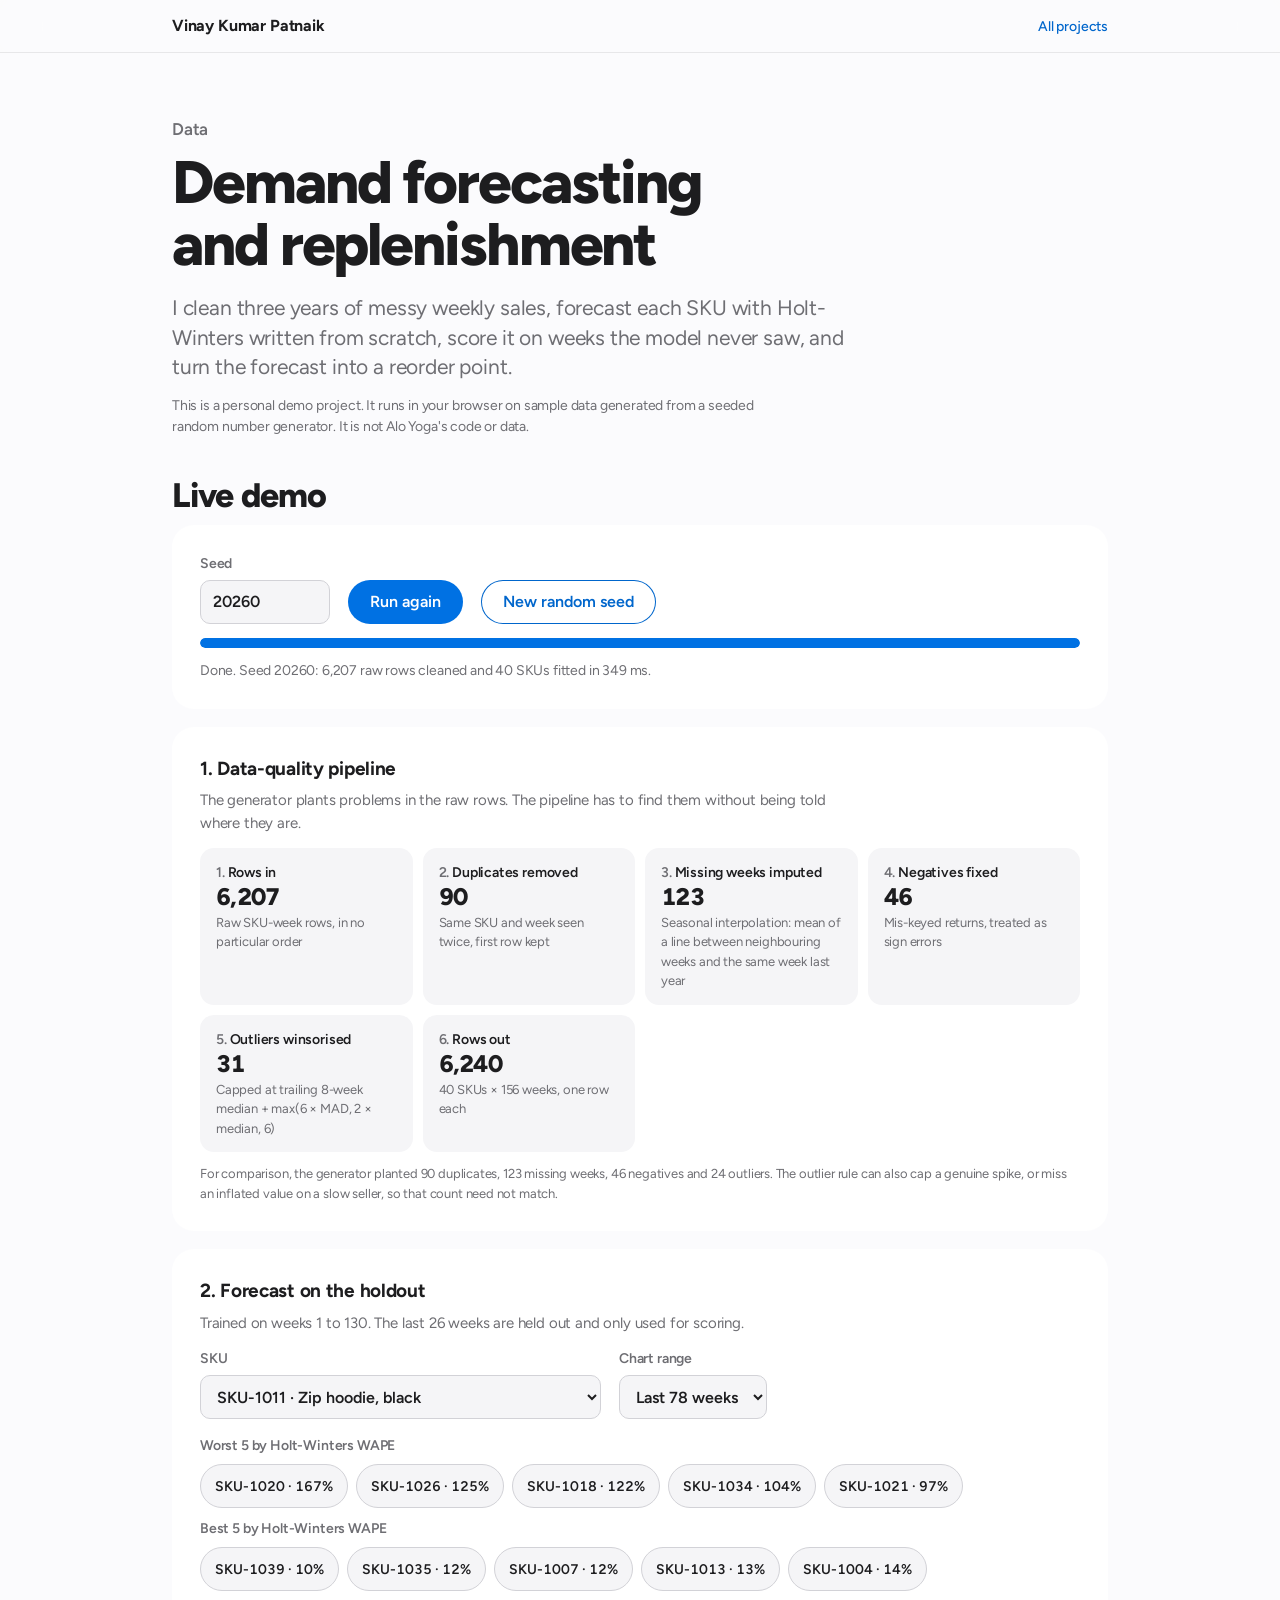
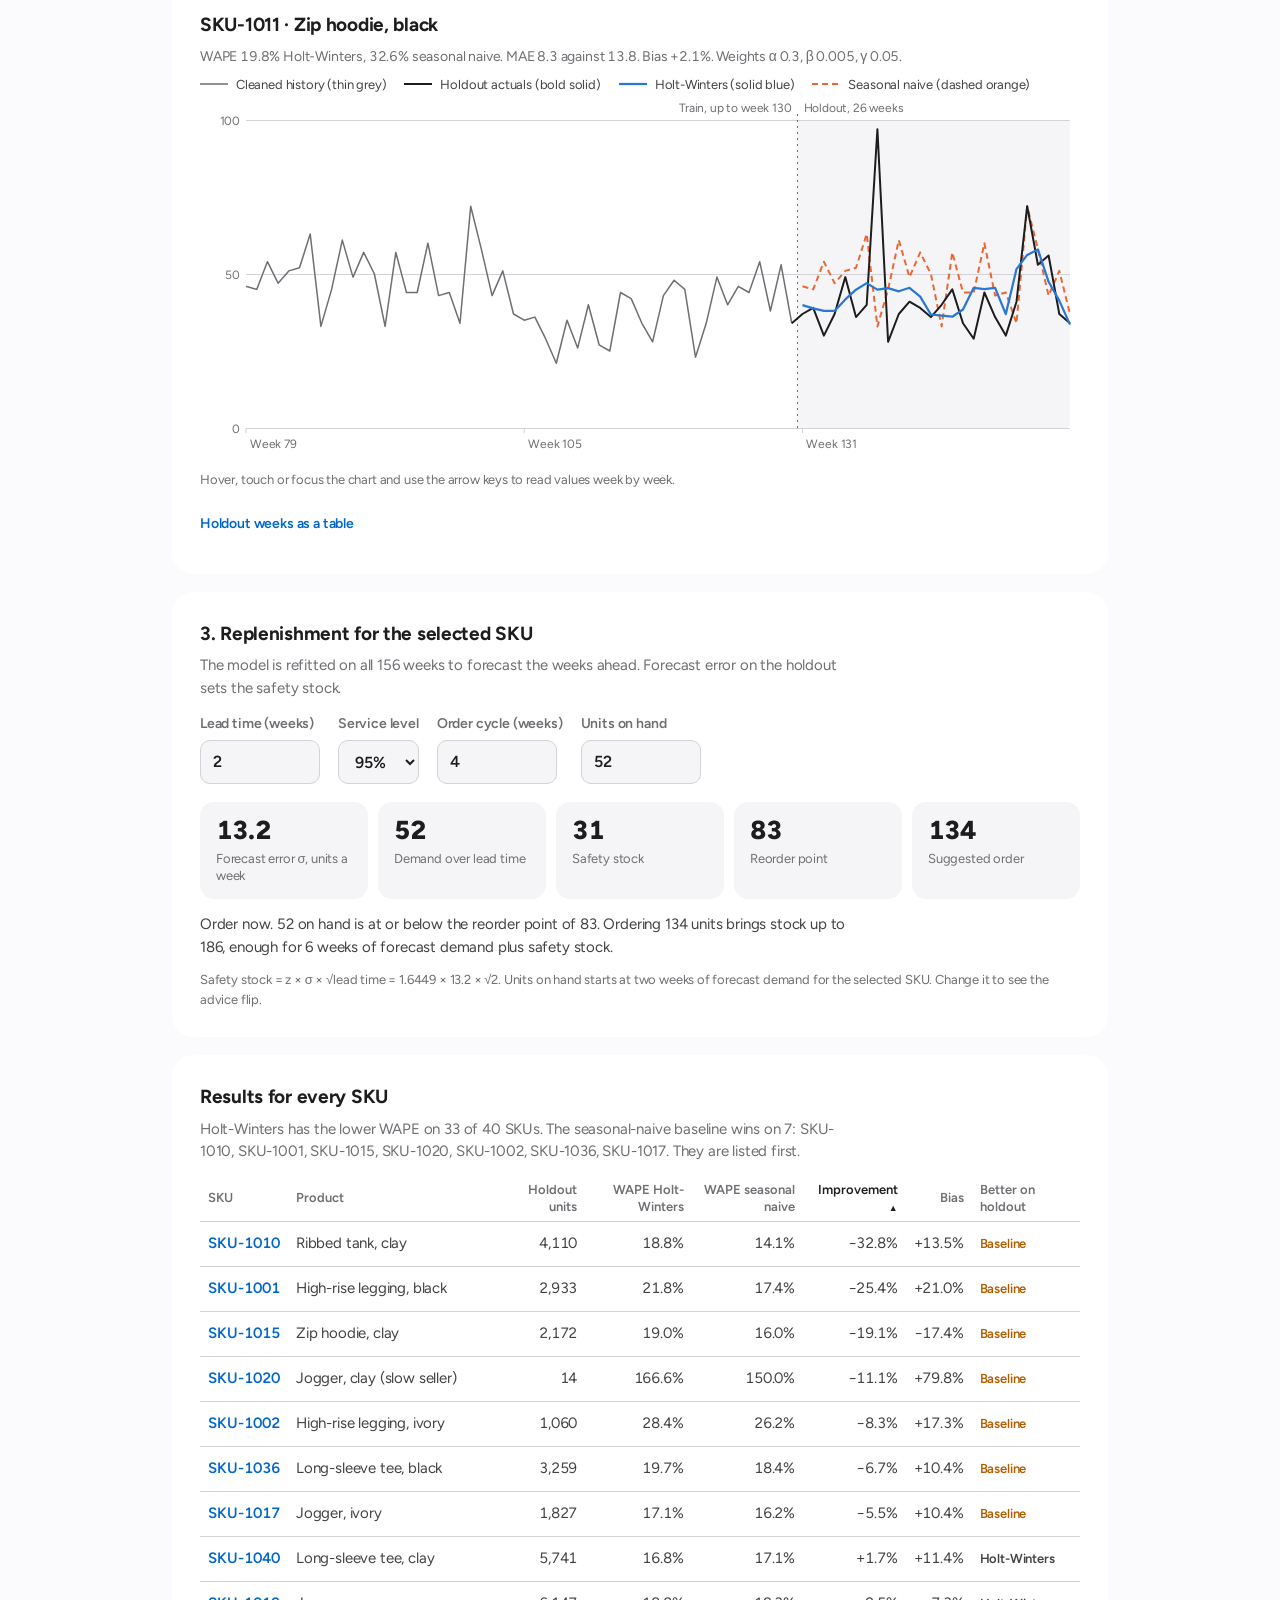
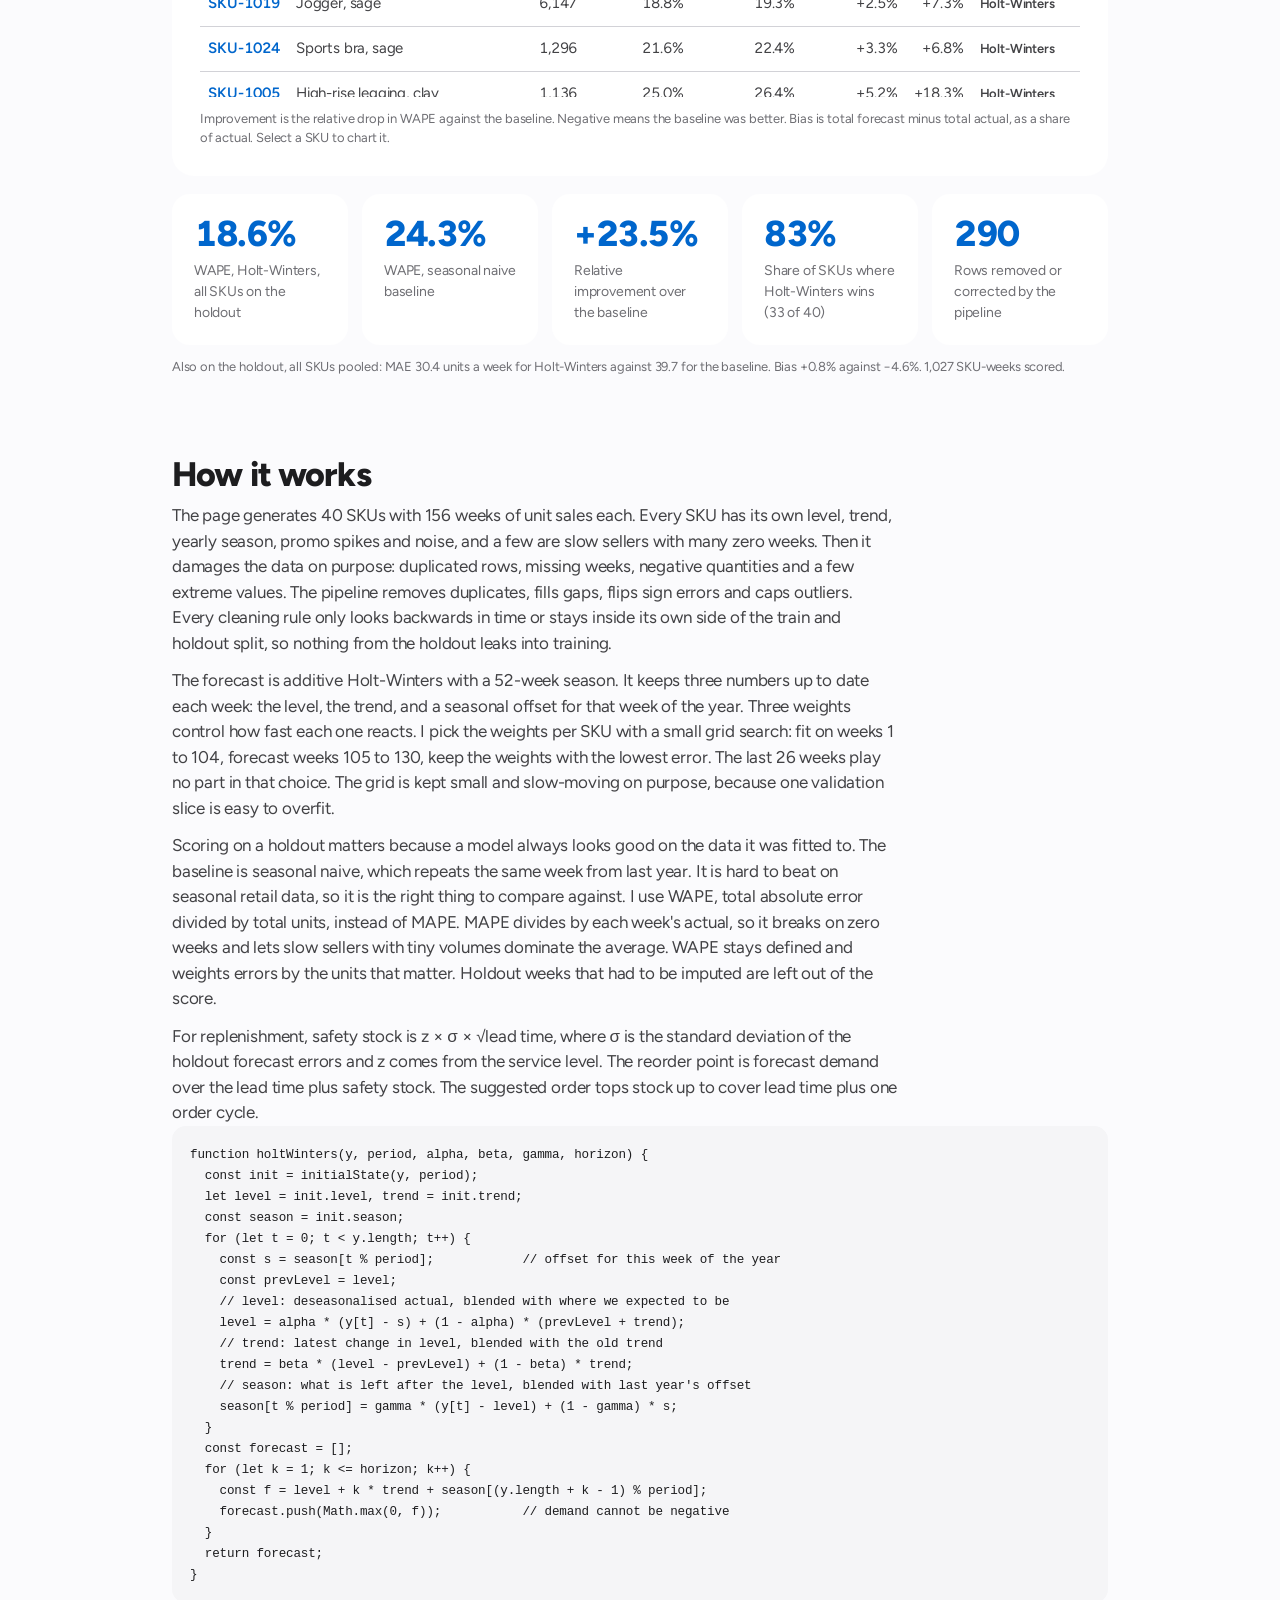
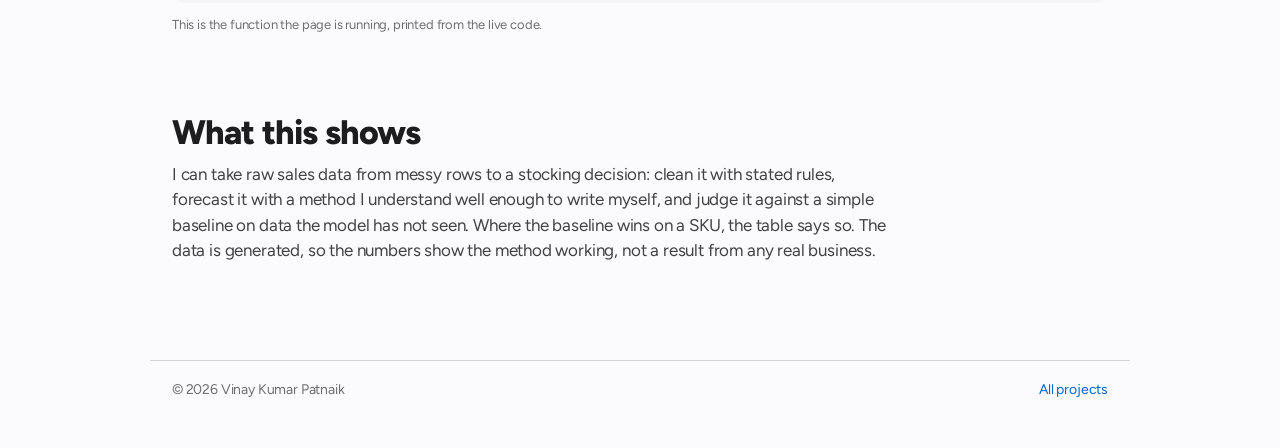
==== projects/demand-forecast/index.html @ efc0d802 "Add order routing, store analytics and demand forecasting live demos" ====
<!DOCTYPE html>
<html lang="en">
<head>
<meta charset="utf-8">
<meta name="viewport" content="width=device-width, initial-scale=1">
<title>Demand forecasting and replenishment — Vinay Kumar Patnaik</title>
<meta name="description" content="A live demo that cleans raw weekly sales data, forecasts demand per SKU with Holt-Winters written from scratch, scores it on a holdout against a seasonal-naive baseline, and turns the forecast into a reorder point.">
<link rel="preconnect" href="https://fonts.googleapis.com">
<link rel="preconnect" href="https://fonts.gstatic.com" crossorigin>
<link rel="stylesheet" href="https://fonts.googleapis.com/css2?family=Figtree:wght@400;500;600;700;800&display=swap">
<link rel="stylesheet" href="../shared.css">
<style>
  /* Chart series colours. Blue and orange were checked for colour-blind separation
     and 3:1 contrast on both the light and the dark panel surface. */
  .viz{--s-model:#2a78d6;--s-base:#eb6834;--s-actual:var(--ink);--s-history:var(--muted);--grid:var(--hair)}
  @media (prefers-color-scheme:dark){.viz{--s-model:#3987e5;--s-base:#d95926}}

  .stack{display:grid;gap:18px}
  .panel h3{margin-bottom:12px}
  .panel h3 + p{margin-top:-6px;margin-bottom:14px;font-size:15px;color:var(--muted)}
  .runrow{display:flex;flex-wrap:wrap;gap:14px 18px;align-items:end}
  .runrow input[type=number]{width:130px}
  .status{font-size:14px;color:var(--muted);margin-top:12px;min-height:21px}
  .bar{margin-top:14px}

  .steps{list-style:none;display:grid;grid-template-columns:repeat(auto-fit,minmax(200px,1fr));gap:10px;counter-reset:step}
  .steps li{counter-increment:step;background:var(--field);border-radius:14px;padding:14px 16px;font-size:14px;color:var(--body)}
  .steps li b{display:block;font-size:24px;font-weight:800;letter-spacing:-0.03em;color:var(--ink);font-variant-numeric:tabular-nums;line-height:1.15}
  .steps li .t{display:block;font-weight:600;color:var(--ink)}
  .steps li .t::before{content:counter(step) ". ";color:var(--muted)}
  .steps li .d{display:block;font-size:13px;color:var(--muted);margin-top:2px}
  .fine{font-size:13px;color:var(--muted);margin-top:12px;max-width:none}

  .picks{display:grid;gap:10px;margin-top:16px}
  .pickrow{display:flex;flex-wrap:wrap;gap:8px;align-items:center}
  .pickrow .lab{font-size:14px;font-weight:600;color:var(--muted);width:100%}
  .chip{font:inherit;font-size:14px;font-weight:600;min-height:44px;padding:0 14px;border-radius:980px;border:1px solid var(--hair);background:var(--field);color:var(--ink);cursor:pointer;font-variant-numeric:tabular-nums}
  .chip:hover{border-color:var(--link)}
  .chip[aria-pressed=true]{border-color:var(--link);box-shadow:inset 0 0 0 1px var(--link);color:var(--link)}

  .skuline{display:flex;flex-wrap:wrap;gap:6px 18px;align-items:baseline;margin:20px 0 6px}
  .skuline h3{margin:0}
  .skuline span{font-size:14px;color:var(--muted);font-variant-numeric:tabular-nums}
  .legend{display:flex;flex-wrap:wrap;gap:6px 18px;font-size:13px;color:var(--body);margin:8px 0 4px;list-style:none}
  .legend li{display:inline-flex;align-items:center;gap:8px}
  .legend svg{flex:none}
  .chartbox{position:relative}
  .chartbox svg.chart{display:block;width:100%;height:auto;border-radius:10px;touch-action:pan-y}
  .chart text{font-family:var(--font);font-size:12px;fill:var(--muted)}
  .chart .gridline{stroke:var(--grid);stroke-width:1}
  .chart .axis{stroke:var(--grid);stroke-width:1}
  .chart .hold{fill:var(--field)}
  .chart .split{stroke:var(--muted);stroke-width:1;stroke-dasharray:2 4}
  .chart .l-history{fill:none;stroke:var(--s-history);stroke-width:1.5;stroke-linejoin:round}
  .chart .l-actual{fill:none;stroke:var(--s-actual);stroke-width:2;stroke-linejoin:round}
  .chart .l-model{fill:none;stroke:var(--s-model);stroke-width:2.25;stroke-linejoin:round}
  .chart .l-base{fill:none;stroke:var(--s-base);stroke-width:2;stroke-dasharray:6 4;stroke-linejoin:round}
  .chart .cross{stroke:var(--muted);stroke-width:1}
  .chart .dot{stroke:var(--surface);stroke-width:2}
  .tip{position:absolute;top:0;left:0;pointer-events:none;background:var(--surface);border:1px solid var(--hair);border-radius:12px;padding:10px 12px;font-size:13px;color:var(--body);box-shadow:0 6px 24px rgba(0,0,0,.14);min-width:170px;z-index:2}
  .tip[hidden]{display:none}
  .tip .w{font-weight:600;color:var(--muted);margin-bottom:4px}
  .tip .r{display:flex;align-items:center;gap:8px;justify-content:space-between}
  .tip .r span{display:inline-flex;align-items:center;gap:6px}
  .tip .r b{color:var(--ink);font-variant-numeric:tabular-nums}
  details{margin-top:12px}
  summary{cursor:pointer;font-size:14px;font-weight:600;color:var(--link);min-height:44px;display:inline-flex;align-items:center}
  details .scroll{max-height:320px;overflow-y:auto}

  .replen{display:grid;grid-template-columns:repeat(auto-fit,minmax(140px,1fr));gap:10px;margin-top:18px}
  .replen div{background:var(--field);border-radius:14px;padding:14px 16px}
  .replen b{display:block;font-size:26px;font-weight:800;letter-spacing:-0.03em;color:var(--ink);font-variant-numeric:tabular-nums;line-height:1.15}
  .replen span{display:block;font-size:13px;line-height:1.35;color:var(--muted);margin-top:4px}
  .controls input[type=number]{width:120px}
  .advice{margin-top:14px;font-size:15px}

  .tablebox{max-height:520px;overflow:auto}
  .tablebox thead th{position:sticky;top:0;background:var(--surface);z-index:1;padding:0}
  .sortbtn{font:inherit;font-size:13px;font-weight:600;color:var(--muted);background:none;border:0;cursor:pointer;min-height:44px;padding:4px 8px;width:100%;text-align:left;vertical-align:bottom;white-space:normal;line-height:1.25}
  th.num .sortbtn{text-align:right}
  .sortbtn:hover{color:var(--ink)}
  th[aria-sort=ascending] .sortbtn::after{content:" \25B2";font-size:9px}
  th[aria-sort=descending] .sortbtn::after{content:" \25BC";font-size:9px}
  th[aria-sort] .sortbtn{color:var(--ink)}
  .rowbtn{font:inherit;font-size:inherit;font-weight:600;color:var(--link);background:none;border:0;cursor:pointer;min-height:44px;padding:0;text-align:left;font-variant-numeric:tabular-nums;white-space:nowrap}
  .rowbtn:hover{text-decoration:underline}
  tbody td{padding-block:0}
  tbody tr.sel td{background:var(--tag)}
  td.name{min-width:150px}
  #results td{padding-inline:8px}
  .win{font-size:13px;font-weight:600;white-space:nowrap}
  .win.base{color:var(--warn)}
  .win.model{color:var(--body)}
  #metrics{margin-top:18px}
  #metrics .v{font-size:clamp(28px,3.3vw,36px)}
  @media (max-width:560px){.chip{font-size:13px;padding:0 11px}.pickrow{gap:6px}}
  #howcode{max-height:none}
</style>
</head>
<body>
<nav><div class="wrap"><a class="me" href="/">Vinay Kumar Patnaik</a><a class="back" href="/#projects">All projects</a></div></nav>

<header class="head wrap">
  <p class="kind">Data</p>
  <h1>Demand forecasting and replenishment</h1>
  <p class="sub">I clean three years of messy weekly sales, forecast each SKU with Holt-Winters written from scratch, score it on weeks the model never saw, and turn the forecast into a reorder point.</p>
  <p class="note">This is a personal demo project. It runs in your browser on sample data generated from a seeded random number generator. It is not Alo Yoga's code or data.</p>
</header>

<main class="wrap">
  <section aria-labelledby="demo-h" style="padding-top:0">
    <h2 id="demo-h">Live demo</h2>
    <div class="stack">

      <div class="panel">
        <div class="runrow">
          <label for="seed">Seed
            <input type="number" id="seed" value="20260" min="1" max="999999999" step="1" inputmode="numeric">
          </label>
          <button class="btn btn-primary" id="run" type="button">Run again</button>
          <button class="btn btn-ghost" id="reseed" type="button">New random seed</button>
        </div>
        <div class="bar" aria-hidden="true"><i id="prog"></i></div>
        <p class="status" id="status" role="status" aria-live="polite">Starting…</p>
      </div>

      <div class="panel">
        <h3>1. Data-quality pipeline</h3>
        <p>The generator plants problems in the raw rows. The pipeline has to find them without being told where they are.</p>
        <ol class="steps" id="steps"></ol>
        <p class="fine" id="injected"></p>
      </div>

      <div class="panel viz">
        <h3>2. Forecast on the holdout</h3>
        <p>Trained on weeks 1 to 130. The last 26 weeks are held out and only used for scoring.</p>
        <div class="controls">
          <label for="sku">SKU
            <select id="sku"></select>
          </label>
          <label for="view">Chart range
            <select id="view">
              <option value="78" selected>Last 78 weeks</option>
              <option value="156">All 156 weeks</option>
            </select>
          </label>
        </div>
        <div class="picks">
          <div class="pickrow"><span class="lab" id="worst-l">Worst 5 by Holt-Winters WAPE</span><span id="worst" role="group" aria-labelledby="worst-l" class="pickrow"></span></div>
          <div class="pickrow"><span class="lab" id="best-l">Best 5 by Holt-Winters WAPE</span><span id="best" role="group" aria-labelledby="best-l" class="pickrow"></span></div>
        </div>

        <div class="skuline" aria-live="polite">
          <h3 id="skuname">&nbsp;</h3>
          <span id="skustats"></span>
        </div>
        <ul class="legend" aria-label="Chart legend">
          <li><svg width="28" height="10" aria-hidden="true"><line x1="0" y1="5" x2="28" y2="5" style="stroke:var(--s-history);stroke-width:1.5"/></svg>Cleaned history (thin grey)</li>
          <li><svg width="28" height="10" aria-hidden="true"><line x1="0" y1="5" x2="28" y2="5" style="stroke:var(--s-actual);stroke-width:2"/></svg>Holdout actuals (bold solid)</li>
          <li><svg width="28" height="10" aria-hidden="true"><line x1="0" y1="5" x2="28" y2="5" style="stroke:var(--s-model);stroke-width:2.25"/></svg>Holt-Winters (solid blue)</li>
          <li><svg width="28" height="10" aria-hidden="true"><line x1="0" y1="5" x2="28" y2="5" style="stroke:var(--s-base);stroke-width:2;stroke-dasharray:6 4"/></svg>Seasonal naive (dashed orange)</li>
        </ul>
        <div class="chartbox" id="chartbox">
          <svg class="chart" id="chart" role="img" tabindex="0" aria-label="Weekly units chart"></svg>
          <div class="tip" id="tip" hidden></div>
        </div>
        <p class="fine">Hover, touch or focus the chart and use the arrow keys to read values week by week.</p>
        <details>
          <summary>Holdout weeks as a table</summary>
          <div class="scroll"><table id="weeks"><thead><tr><th>Week</th><th class="num">Actual</th><th class="num">Holt-Winters</th><th class="num">Seasonal naive</th><th>Note</th></tr></thead><tbody></tbody></table></div>
        </details>
      </div>

      <div class="panel">
        <h3>3. Replenishment for the selected SKU</h3>
        <p>The model is refitted on all 156 weeks to forecast the weeks ahead. Forecast error on the holdout sets the safety stock.</p>
        <div class="controls">
          <label for="lead">Lead time (weeks)
            <input type="number" id="lead" value="2" min="1" max="8" step="1" inputmode="numeric">
          </label>
          <label for="svc">Service level
            <select id="svc">
              <option value="90">90%</option>
              <option value="95" selected>95%</option>
              <option value="98">98%</option>
              <option value="99">99%</option>
            </select>
          </label>
          <label for="cycle">Order cycle (weeks)
            <input type="number" id="cycle" value="4" min="1" max="12" step="1" inputmode="numeric">
          </label>
          <label for="onhand">Units on hand
            <input type="number" id="onhand" value="0" min="0" step="1" inputmode="numeric">
          </label>
        </div>
        <div aria-live="polite">
          <div class="replen" id="replen"></div>
          <p class="advice" id="advice"></p>
        </div>
        <p class="fine" id="replen-note"></p>
      </div>

      <div class="panel">
        <h3>Results for every SKU</h3>
        <p id="tablesum" aria-live="polite">&nbsp;</p>
        <div class="scroll tablebox">
          <table id="results">
            <thead><tr>
              <th data-k="id"><button class="sortbtn" type="button">SKU</button></th>
              <th data-k="name"><button class="sortbtn" type="button">Product</button></th>
              <th class="num" data-k="units"><button class="sortbtn" type="button">Holdout units</button></th>
              <th class="num" data-k="wapeM"><button class="sortbtn" type="button">WAPE Holt-Winters</button></th>
              <th class="num" data-k="wapeB"><button class="sortbtn" type="button">WAPE seasonal naive</button></th>
              <th class="num" data-k="impr"><button class="sortbtn" type="button">Improvement</button></th>
              <th class="num" data-k="biasM"><button class="sortbtn" type="button">Bias</button></th>
              <th data-k="winner"><button class="sortbtn" type="button">Better on holdout</button></th>
            </tr></thead>
            <tbody></tbody>
          </table>
        </div>
        <p class="fine">Improvement is the relative drop in WAPE against the baseline. Negative means the baseline was better. Bias is total forecast minus total actual, as a share of actual. Select a SKU to chart it.</p>
      </div>
    </div>

    <div class="metrics" id="metrics">
      <div class="metric"><div class="v" id="m-wm">…</div><div class="l">WAPE, Holt-Winters, all SKUs on the holdout</div></div>
      <div class="metric"><div class="v" id="m-wb">…</div><div class="l">WAPE, seasonal naive baseline</div></div>
      <div class="metric"><div class="v" id="m-imp">…</div><div class="l">Relative improvement over the baseline</div></div>
      <div class="metric"><div class="v" id="m-share">…</div><div class="l" id="m-share-l">Share of SKUs where Holt-Winters wins</div></div>
      <div class="metric"><div class="v" id="m-rows">…</div><div class="l">Rows removed or corrected by the pipeline</div></div>
    </div>
    <p class="fine" id="overall-extra"></p>
  </section>

  <section aria-labelledby="how-h">
    <h2 id="how-h">How it works</h2>
    <p>The page generates 40 SKUs with 156 weeks of unit sales each. Every SKU has its own level, trend, yearly season, promo spikes and noise, and a few are slow sellers with many zero weeks. Then it damages the data on purpose: duplicated rows, missing weeks, negative quantities and a few extreme values. The pipeline removes duplicates, fills gaps, flips sign errors and caps outliers. Every cleaning rule only looks backwards in time or stays inside its own side of the train and holdout split, so nothing from the holdout leaks into training.</p>
    <p>The forecast is additive Holt-Winters with a 52-week season. It keeps three numbers up to date each week: the level, the trend, and a seasonal offset for that week of the year. Three weights control how fast each one reacts. I pick the weights per SKU with a small grid search: fit on weeks 1 to 104, forecast weeks 105 to 130, keep the weights with the lowest error. The last 26 weeks play no part in that choice. The grid is kept small and slow-moving on purpose, because one validation slice is easy to overfit.</p>
    <p>Scoring on a holdout matters because a model always looks good on the data it was fitted to. The baseline is seasonal naive, which repeats the same week from last year. It is hard to beat on seasonal retail data, so it is the right thing to compare against. I use WAPE, total absolute error divided by total units, instead of MAPE. MAPE divides by each week's actual, so it breaks on zero weeks and lets slow sellers with tiny volumes dominate the average. WAPE stays defined and weights errors by the units that matter. Holdout weeks that had to be imputed are left out of the score.</p>
    <p>For replenishment, safety stock is z × σ × √lead time, where σ is the standard deviation of the holdout forecast errors and z comes from the service level. The reorder point is forecast demand over the lead time plus safety stock. The suggested order tops stock up to cover lead time plus one order cycle.</p>
    <pre id="howcode" aria-label="The Holt-Winters function this page runs"><code id="code"></code></pre>
    <p class="fine">This is the function the page is running, printed from the live code.</p>
  </section>

  <section aria-labelledby="what-h">
    <h2 id="what-h">What this shows</h2>
    <p>I can take raw sales data from messy rows to a stocking decision: clean it with stated rules, forecast it with a method I understand well enough to write myself, and judge it against a simple baseline on data the model has not seen. Where the baseline wins on a SKU, the table says so. The data is generated, so the numbers show the method working, not a result from any real business.</p>
  </section>
</main>

<footer><div class="wrap"><span>© 2026 Vinay Kumar Patnaik</span><a href="/#projects">All projects</a></div></footer>

<script>
"use strict";
/*CORE-START*/
const WEEKS = 156, TRAIN = 130, TEST = 26, VAL = 26, PERIOD = 52, N_SKU = 40, FUTURE = 26;
const GRID = { alpha: [0.05, 0.1, 0.2, 0.3], beta: [0.005, 0.02, 0.05], gamma: [0.05, 0.1, 0.2, 0.35, 0.5] };

function mulberry32(seed) {
  let a = seed >>> 0;
  return function () {
    a = (a + 0x6D2B79F5) >>> 0;
    let t = a;
    t = Math.imul(t ^ (t >>> 15), t | 1);
    t ^= t + Math.imul(t ^ (t >>> 7), t | 61);
    return ((t ^ (t >>> 14)) >>> 0) / 4294967296;
  };
}
function makeRng(seed) {
  const u = mulberry32(seed);
  const r = {
    u,
    range: (lo, hi) => lo + (hi - lo) * u(),
    int: (lo, hi) => lo + Math.floor(u() * (hi - lo + 1)),
    normal: () => { let a = 0; while (a === 0) a = u(); return Math.sqrt(-2 * Math.log(a)) * Math.cos(2 * Math.PI * u()); },
    poisson: (lam) => { const L = Math.exp(-lam); let k = 0, p = 1; do { k++; p *= u(); } while (p > L); return k - 1; }
  };
  return r;
}

const TYPES = ["High-rise legging", "Ribbed tank", "Zip hoodie", "Jogger", "Sports bra", "Crew sock 3-pack", "Bike short", "Long-sleeve tee"];
const COLOURS = ["black", "ivory", "navy", "sage", "clay"];

/* Step 0: generate true demand, then damage it. */
function generate(seed) {
  const rng = makeRng(seed);
  const skus = [];
  const slow = new Set();
  while (slow.size < 5) slow.add(rng.int(0, N_SKU - 1));
  for (let i = 0; i < N_SKU; i++) {
    const id = "SKU-" + (1001 + i);
    const name = TYPES[Math.floor(i / COLOURS.length)] + ", " + COLOURS[i % COLOURS.length];
    const intermittent = slow.has(i);
    const base = Math.exp(rng.range(Math.log(30), Math.log(400)));
    const growth = rng.range(-0.12, 0.3);
    const a1 = rng.range(0.1, 0.35), p1 = rng.range(0, 52);
    const a2 = rng.range(0, 0.12), p2 = rng.range(0, 52);
    const holiday = rng.range(0.2, 0.8);
    const cv = rng.range(0.08, 0.2);
    const yearlyPromo = [rng.int(0, 51), rng.int(0, 51)], yearlyLift = [rng.range(1.3, 1.6), rng.range(1.3, 1.6)];
    const rate = rng.range(0.25, 0.45), size = rng.range(0.8, 1.8);
    const qty = new Array(WEEKS);
    let drift = 0;
    for (let t = 0; t < WEEKS; t++) {
      const w = t % 52;
      drift += rng.normal() * 0.012;
      let season = 1 + a1 * Math.cos(2 * Math.PI * (w - p1) / 52) + a2 * Math.cos(4 * Math.PI * (w - p2) / 52)
        + holiday * Math.exp(-Math.pow((w - 48) / 2.5, 2));
      if (w === yearlyPromo[0]) season *= yearlyLift[0];
      if (w === yearlyPromo[1]) season *= yearlyLift[1];
      const adhoc = rng.u() < 0.04 ? rng.range(1.4, 2.0) : 1;
      if (intermittent) {
        const p = Math.min(0.9, rate * season * adhoc);
        qty[t] = rng.u() < p ? 1 + rng.poisson(size) : 0;
      } else {
        const mean = base * Math.pow(1 + growth, t / 52) * Math.exp(drift) * season * adhoc;
        qty[t] = Math.max(0, Math.round(mean * (1 + rng.normal() * cv) + rng.normal() * Math.sqrt(mean) * 0.5));
      }
    }
    skus.push({ id, name, intermittent, truth: qty });
  }
  // Raw rows, one per SKU-week, then inject problems into distinct cells.
  const cells = [];
  for (let s = 0; s < N_SKU; s++) for (let t = 0; t < WEEKS; t++) cells.push(s * WEEKS + t);
  for (let i = cells.length - 1; i > 0; i--) { const j = rng.int(0, i); const x = cells[i]; cells[i] = cells[j]; cells[j] = x; }
  const want = { duplicates: rng.int(70, 110), missing: rng.int(90, 130), negatives: rng.int(35, 55), outliers: rng.int(22, 34) };
  const kind = new Map();
  const injected = { duplicates: 0, missing: 0, negatives: 0, outliers: 0 };
  let c = 0;
  for (const k of ["duplicates", "missing", "negatives", "outliers"]) {
    while (injected[k] < want[k] && c < cells.length) {
      const cell = cells[c++];
      const v = skus[Math.floor(cell / WEEKS)].truth[cell % WEEKS];
      if ((k === "negatives" || k === "outliers") && v <= 0) continue;
      kind.set(cell, k); injected[k]++;
    }
  }
  const rows = [];
  for (let s = 0; s < N_SKU; s++) for (let t = 0; t < WEEKS; t++) {
    const cell = s * WEEKS + t, k = kind.get(cell), v = skus[s].truth[t];
    if (k === "missing") continue;
    let q = v;
    if (k === "negatives") q = -v;
    if (k === "outliers") q = Math.round(v * rng.range(8, 15)) + 20;
    rows.push({ sku: s, week: t, qty: q });
    if (k === "duplicates") rows.push({ sku: s, week: t, qty: q });
  }
  // Raw extracts are not ordered. Shuffle so the pipeline cannot rely on order.
  for (let i = rows.length - 1; i > 0; i--) { const j = rng.int(0, i); const x = rows[i]; rows[i] = rows[j]; rows[j] = x; }
  return { skus, rows, injected };
}

function median(a) {
  const b = a.slice().sort((x, y) => x - y), n = b.length;
  return n ? (n % 2 ? b[(n - 1) / 2] : (b[n / 2 - 1] + b[n / 2]) / 2) : 0;
}

/* Steps 1 to 4: the data-quality pipeline. Returns clean series per SKU plus counts. */
function cleanPipeline(rows, nSku) {
  const counts = { rowsIn: rows.length, duplicates: 0, imputed: 0, negatives: 0, outliers: 0, rowsOut: 0 };
  const series = [], flags = [];
  for (let s = 0; s < nSku; s++) { series.push(new Array(WEEKS).fill(null)); flags.push(new Array(WEEKS).fill("")); }
  // 1. Duplicates: keep the first row for each SKU-week key.
  for (const r of rows) {
    if (series[r.sku][r.week] !== null) { counts.duplicates++; continue; }
    series[r.sku][r.week] = r.qty;
  }
  for (let s = 0; s < nSku; s++) {
    const y = series[s], f = flags[s];
    // 2. Missing weeks: seasonal interpolation. Average of (a) a straight line between the nearest
    //    present weeks on the same side of the train/holdout split and (b) the same week a year earlier.
    const present = y.map(v => v !== null);
    for (let t = 0; t < WEEKS; t++) {
      if (present[t]) continue;
      const lo = t < TRAIN ? 0 : TRAIN, hi = t < TRAIN ? TRAIN - 1 : WEEKS - 1;
      let a = t - 1, b = t + 1;
      while (a >= lo && !present[a]) a--;
      while (b <= hi && !present[b]) b++;
      const va = a >= lo ? Math.abs(y[a]) : null, vb = b <= hi ? Math.abs(y[b]) : null;
      let lin;
      if (va !== null && vb !== null) lin = va + (vb - va) * (t - a) / (b - a);
      else lin = va !== null ? va : (vb !== null ? vb : 0);
      const ly = t - PERIOD >= 0 && present[t - PERIOD] ? Math.abs(y[t - PERIOD]) : null;
      y[t] = Math.round(ly === null ? lin : (lin + ly) / 2);
      f[t] = "imputed"; counts.imputed++;
    }
    // 3. Negatives: unit sales cannot be negative. Treated as sign errors, so take the absolute value.
    for (let t = 0; t < WEEKS; t++) if (y[t] < 0) { y[t] = -y[t]; f[t] = "sign fixed"; counts.negatives++; }
    // 4. Outliers: cap at trailing 8-week median + max(6 x MAD, 2 x median, 6). Trailing so it never looks ahead.
    const orig = y.slice();
    for (let t = 0; t < WEEKS; t++) {
      const win = t >= 8 ? orig.slice(t - 8, t) : orig.slice(0, 9).filter((_, i) => i !== t);
      const med = median(win);
      const mad = 1.4826 * median(win.map(v => Math.abs(v - med)));
      const cap = Math.round(med + Math.max(6 * mad, 2 * med, 6));
      if (orig[t] > cap) { y[t] = cap; f[t] = f[t] ? f[t] + ", capped" : "capped"; counts.outliers++; }
    }
    counts.rowsOut += y.length;
  }
  return { series, flags, counts };
}

/* Starting level, trend and 52 seasonal offsets from the full years available. */
function initialState(y, period) {
  const years = Math.floor(y.length / period), means = [];
  for (let k = 0; k < years; k++) { let s = 0; for (let i = 0; i < period; i++) s += y[k * period + i]; means.push(s / period); }
  const trend = years > 1 ? (means[years - 1] - means[0]) / ((years - 1) * period) : 0;
  const season = new Array(period).fill(0);
  for (let i = 0; i < period; i++) {
    for (let k = 0; k < years; k++) season[i] += y[k * period + i] - (means[k] + trend * (i - (period - 1) / 2));
    season[i] /= years;
  }
  // Two or three years give a noisy offset per week, so smooth each one with its two neighbours.
  const smooth = season.map((v, i) => (season[(i + period - 1) % period] + v + season[(i + 1) % period]) / 3);
  return { level: means[0] - trend * (period + 1) / 2, trend, season: smooth };
}

function holtWinters(y, period, alpha, beta, gamma, horizon) {
  const init = initialState(y, period);
  let level = init.level, trend = init.trend;
  const season = init.season;
  for (let t = 0; t < y.length; t++) {
    const s = season[t % period];            // offset for this week of the year
    const prevLevel = level;
    // level: deseasonalised actual, blended with where we expected to be
    level = alpha * (y[t] - s) + (1 - alpha) * (prevLevel + trend);
    // trend: latest change in level, blended with the old trend
    trend = beta * (level - prevLevel) + (1 - beta) * trend;
    // season: what is left after the level, blended with last year's offset
    season[t % period] = gamma * (y[t] - level) + (1 - gamma) * s;
  }
  const forecast = [];
  for (let k = 1; k <= horizon; k++) {
    const f = level + k * trend + season[(y.length + k - 1) % period];
    forecast.push(Math.max(0, f));           // demand cannot be negative
  }
  return forecast;
}

function seasonalNaive(y, period, horizon) {
  const out = [];
  for (let k = 0; k < horizon; k++) out.push(y[y.length + k - period]);
  return out;
}

/* Fit one SKU: choose weights on the validation slice, then forecast the untouched holdout. */
function fitSku(y, flags) {
  const train = y.slice(0, TRAIN), test = y.slice(TRAIN);
  const fitPart = train.slice(0, TRAIN - VAL), valPart = train.slice(TRAIN - VAL);
  let best = null;
  for (const a of GRID.alpha) for (const b of GRID.beta) for (const g of GRID.gamma) {
    const f = holtWinters(fitPart, PERIOD, a, b, g, VAL);
    let err = 0;
    for (let i = 0; i < VAL; i++) err += Math.abs(valPart[i] - f[i]);
    if (best === null || err < best.err) best = { err, a, b, g };
  }
  const model = holtWinters(train, PERIOD, best.a, best.b, best.g, TEST);
  const base = seasonalNaive(train, PERIOD, TEST);
  const scored = [];
  for (let i = 0; i < TEST; i++) if (flags[TRAIN + i].indexOf("imputed") < 0) scored.push(i);
  const mM = metrics(test, model, scored), mB = metrics(test, base, scored);
  const future = holtWinters(y, PERIOD, best.a, best.b, best.g, FUTURE);
  return { params: best, model, base, test, scored, mM, mB, future };
}

function metrics(actual, fc, idx) {
  let abs = 0, sum = 0, tot = 0, sq = 0;
  for (const i of idx) { const e = fc[i] - actual[i]; abs += Math.abs(e); sum += e; tot += actual[i]; sq += e * e; }
  const n = idx.length, mean = n ? sum / n : 0;
  return {
    n, abs, sum, tot,
    wape: tot > 0 ? abs / tot : NaN,
    mae: n ? abs / n : NaN,
    bias: tot > 0 ? sum / tot : NaN,
    sd: n > 1 ? Math.sqrt(Math.max(0, (sq - n * mean * mean) / (n - 1))) : 0
  };
}

function overall(fits) {
  const o = { absM: 0, absB: 0, sumM: 0, sumB: 0, tot: 0, n: 0, wins: 0, comparable: 0 };
  for (const f of fits) {
    o.absM += f.mM.abs; o.absB += f.mB.abs; o.sumM += f.mM.sum; o.sumB += f.mB.sum; o.tot += f.mM.tot; o.n += f.mM.n;
    if (isFinite(f.mM.wape) && isFinite(f.mB.wape)) { o.comparable++; if (f.mM.wape < f.mB.wape) o.wins++; }
  }
  o.wapeM = o.absM / o.tot; o.wapeB = o.absB / o.tot;
  o.maeM = o.absM / o.n; o.maeB = o.absB / o.n;
  o.biasM = o.sumM / o.tot; o.biasB = o.sumB / o.tot;
  o.improvement = (o.wapeB - o.wapeM) / o.wapeB;
  o.share = o.wins / o.comparable;
  return o;
}

const Z = { 90: 1.2816, 95: 1.6449, 98: 2.0537, 99: 2.3263 };   // standard normal quantiles
function replenishment(fit, lead, service, cycle, onHand) {
  const sum = (n) => { let s = 0; for (let k = 0; k < n; k++) s += fit.future[k]; return s; };
  const sigma = fit.mM.sd;
  const safety = Z[service] * sigma * Math.sqrt(lead);
  const leadDemand = sum(lead);
  const reorderPoint = leadDemand + safety;
  const orderUpTo = sum(lead + cycle) + safety;
  const order = onHand <= reorderPoint ? Math.max(0, Math.ceil(orderUpTo - onHand)) : 0;
  return { sigma, safety, leadDemand, reorderPoint, orderUpTo, order };
}
/*CORE-END*/

/* ---------- page ---------- */
const $ = (id) => document.getElementById(id);
const fmtInt = (n) => Math.round(n).toLocaleString("en-US");
const fmtPct = (x, d) => isFinite(x) ? (x * 100).toFixed(d === undefined ? 1 : d) + "%" : "n/a";
const fmtSigned = (x) => isFinite(x) ? (x > 0 ? "+" : x < 0 ? "−" : "") + Math.abs(x * 100).toFixed(1) + "%" : "n/a";
const el = (tag, cls, text) => { const e = document.createElement(tag); if (cls) e.className = cls; if (text !== undefined) e.textContent = text; return e; };

const state = { data: null, clean: null, fits: [], rows: [], sel: 0, sort: { k: "impr", dir: 1 }, runId: 0, hover: null };

function setStatus(t) { $("status").textContent = t; }
function setProg(p) { $("prog").style.width = Math.round(p * 100) + "%"; }

function run() {
  const seedEl = $("seed");
  let seed = Math.floor(Number(seedEl.value));
  if (!isFinite(seed) || seed < 1) { seed = 20260; }
  seedEl.value = seed;
  const myRun = ++state.runId;
  $("run").disabled = true;
  setProg(0.02); setStatus("Generating raw sales rows for seed " + seed + "…");
  const t0 = performance.now();
  setTimeout(() => {
    if (myRun !== state.runId) return;
    const data = generate(seed);
    setProg(0.08); setStatus("Cleaning " + fmtInt(data.rows.length) + " raw rows…");
    setTimeout(() => {
      if (myRun !== state.runId) return;
      const clean = cleanPipeline(data.rows, data.skus.length);
      state.data = data; state.clean = clean;
      renderPipeline();
      const fits = [];
      let i = 0;
      const step = () => {
        if (myRun !== state.runId) return;
        const until = performance.now() + 12;
        while (i < data.skus.length && performance.now() < until) { fits.push(fitSku(clean.series[i], clean.flags[i])); i++; }
        setProg(0.1 + 0.9 * i / data.skus.length);
        setStatus("Fitting Holt-Winters: " + i + " of " + data.skus.length + " SKUs…");
        if (i < data.skus.length) { setTimeout(step, 0); return; }
        state.fits = fits;
        finish(seed, performance.now() - t0);
      };
      setTimeout(step, 0);
    }, 0);
  }, 0);
}

function finish(seed, ms) {
  const { data, fits } = state;
  state.rows = fits.map((f, i) => ({
    i, id: data.skus[i].id, name: data.skus[i].name + (data.skus[i].intermittent ? " (slow seller)" : ""),
    units: f.mM.tot, wapeM: f.mM.wape, wapeB: f.mB.wape,
    impr: (f.mB.wape - f.mM.wape) / f.mB.wape, biasM: f.mM.bias,
    winner: !isFinite(f.mM.wape) || !isFinite(f.mB.wape) ? "n/a" : f.mM.wape < f.mB.wape ? "Holt-Winters" : f.mM.wape > f.mB.wape ? "Baseline" : "Tie"
  }));
  const o = state.overall = overall(fits);
  const c = state.clean.counts;
  $("m-wm").textContent = fmtPct(o.wapeM);
  $("m-wb").textContent = fmtPct(o.wapeB);
  $("m-imp").textContent = fmtSigned(o.improvement);
  $("m-share").textContent = fmtPct(o.share, 0);
  $("m-share-l").textContent = "Share of SKUs where Holt-Winters wins (" + o.wins + " of " + o.comparable + ")";
  $("m-rows").textContent = fmtInt(c.duplicates + c.imputed + c.negatives + c.outliers);
  $("overall-extra").textContent = "Also on the holdout, all SKUs pooled: MAE " + o.maeM.toFixed(1) + " units a week for Holt-Winters against " + o.maeB.toFixed(1)
    + " for the baseline. Bias " + fmtSigned(o.biasM) + " against " + fmtSigned(o.biasB) + ". " + fmtInt(o.n) + " SKU-weeks scored.";

  const losers = state.rows.filter(r => r.winner === "Baseline").sort((a, b) => a.impr - b.impr);
  $("tablesum").textContent = "Holt-Winters has the lower WAPE on " + o.wins + " of " + o.comparable + " SKUs. "
    + (losers.length ? "The seasonal-naive baseline wins on " + losers.length + ": " + losers.map(r => r.id).join(", ") + ". They are listed first." : "The baseline does not win on any SKU for this seed.");

  // SKU select and quick picks
  const sel = $("sku"); sel.textContent = "";
  state.rows.forEach(r => { const op = el("option", "", r.id + " · " + r.name); op.value = r.i; sel.appendChild(op); });
  const ranked = state.rows.filter(r => isFinite(r.wapeM)).sort((a, b) => a.wapeM - b.wapeM);
  fillPicks($("best"), ranked.slice(0, 5));
  fillPicks($("worst"), ranked.slice(-5).reverse());
  state.sort = { k: "impr", dir: 1 };
  selectSku(ranked.length ? ranked[Math.floor(ranked.length / 2)].i : 0);
  renderTable();
  setProg(1);
  setStatus("Done. Seed " + seed + ": " + fmtInt(state.clean.counts.rowsIn) + " raw rows cleaned and " + fits.length + " SKUs fitted in " + Math.round(ms) + " ms.");
  $("run").disabled = false;
  document.body.setAttribute("data-done", "1");
}

function fillPicks(box, rows) {
  box.textContent = "";
  rows.forEach(r => {
    const b = el("button", "chip", r.id + " · " + fmtPct(r.wapeM, 0));
    b.type = "button"; b.dataset.i = r.i; b.setAttribute("aria-pressed", "false");
    b.setAttribute("aria-label", r.id + ", " + r.name + ", WAPE " + fmtPct(r.wapeM, 0));
    b.addEventListener("click", () => selectSku(r.i));
    box.appendChild(b);
  });
}

function renderPipeline() {
  const c = state.clean.counts, inj = state.data.injected;
  const steps = [
    ["Rows in", c.rowsIn, "Raw SKU-week rows, in no particular order"],
    ["Duplicates removed", c.duplicates, "Same SKU and week seen twice, first row kept"],
    ["Missing weeks imputed", c.imputed, "Seasonal interpolation: mean of a line between neighbouring weeks and the same week last year"],
    ["Negatives fixed", c.negatives, "Mis-keyed returns, treated as sign errors"],
    ["Outliers winsorised", c.outliers, "Capped at trailing 8-week median + max(6 × MAD, 2 × median, 6)"],
    ["Rows out", c.rowsOut, state.data.skus.length + " SKUs × " + WEEKS + " weeks, one row each"]
  ];
  const ol = $("steps"); ol.textContent = "";
  steps.forEach(s => { const li = el("li"); li.appendChild(el("span", "t", s[0])); li.appendChild(el("b", "", fmtInt(s[1]))); li.appendChild(el("span", "d", s[2])); ol.appendChild(li); });
  $("injected").textContent = "For comparison, the generator planted " + inj.duplicates + " duplicates, " + inj.missing + " missing weeks, "
    + inj.negatives + " negatives and " + inj.outliers + " outliers. The outlier rule can also cap a genuine spike, or miss an inflated value on a slow seller, so that count need not match.";
}

function selectSku(i) {
  state.sel = Number(i);
  $("sku").value = String(state.sel);
  document.querySelectorAll(".chip").forEach(b => b.setAttribute("aria-pressed", String(Number(b.dataset.i) === state.sel)));
  document.querySelectorAll("#results tbody tr").forEach(tr => tr.classList.toggle("sel", Number(tr.dataset.i) === state.sel));
  const r = state.rows[state.sel], f = state.fits[state.sel];
  $("skuname").textContent = r.id + " · " + r.name;
  $("skustats").textContent = "WAPE " + fmtPct(r.wapeM) + " Holt-Winters, " + fmtPct(r.wapeB) + " seasonal naive. MAE " + f.mM.mae.toFixed(1) + " against " + f.mB.mae.toFixed(1)
    + ". Bias " + fmtSigned(r.biasM) + ". Weights α " + f.params.a + ", β " + f.params.b + ", γ " + f.params.g + ".";
  state.hover = null;
  drawChart();
  renderWeeks();
  // default stock position: two weeks of forecast demand, so the example starts near the reorder point
  $("onhand").value = Math.round(f.future[0] + f.future[1]);
  renderReplen();
}

function renderWeeks() {
  const f = state.fits[state.sel], flags = state.clean.flags[state.sel];
  const tb = $("weeks").tBodies[0]; tb.textContent = "";
  for (let i = 0; i < TEST; i++) {
    const tr = el("tr");
    tr.appendChild(el("td", "", "Week " + (TRAIN + i + 1)));
    tr.appendChild(el("td", "num", fmtInt(f.test[i])));
    tr.appendChild(el("td", "num", fmtInt(f.model[i])));
    tr.appendChild(el("td", "num", fmtInt(f.base[i])));
    const fl = flags[TRAIN + i];
    tr.appendChild(el("td", "", fl ? fl + (fl.indexOf("imputed") >= 0 ? ", not scored" : "") : ""));
    tb.appendChild(tr);
  }
}

function clampInt(inp, lo, hi, dflt) {
  let v = Math.round(Number(inp.value));
  if (!isFinite(v)) v = dflt;
  return Math.min(hi, Math.max(lo, v));
}
function renderReplen() {
  if (!state.fits.length) return;
  const f = state.fits[state.sel];
  const lead = clampInt($("lead"), 1, 8, 2), cycle = clampInt($("cycle"), 1, 12, 4);
  const service = $("svc").value;
  const onHand = Math.max(0, Math.round(Number($("onhand").value) || 0));
  const r = replenishment(f, lead, service, cycle, onHand);
  const box = $("replen"); box.textContent = "";
  [["Forecast error σ, units a week", r.sigma.toFixed(1)],
   ["Demand over lead time", fmtInt(r.leadDemand)],
   ["Safety stock", fmtInt(Math.ceil(r.safety))],
   ["Reorder point", fmtInt(Math.ceil(r.reorderPoint))],
   ["Suggested order", fmtInt(r.order)]].forEach(([l, v]) => { const d = el("div"); d.appendChild(el("b", "", v)); d.appendChild(el("span", "", l)); box.appendChild(d); });
  $("advice").textContent = onHand <= r.reorderPoint
    ? "Order now. " + fmtInt(onHand) + " on hand is at or below the reorder point of " + fmtInt(Math.ceil(r.reorderPoint)) + ". Ordering " + fmtInt(r.order) + " units brings stock up to " + fmtInt(Math.ceil(r.orderUpTo)) + ", enough for " + (lead + cycle) + " weeks of forecast demand plus safety stock."
    : "No order yet. " + fmtInt(onHand) + " on hand is above the reorder point of " + fmtInt(Math.ceil(r.reorderPoint)) + ".";
  $("replen-note").textContent = "Safety stock = z × σ × √lead time = " + Z[service] + " × " + r.sigma.toFixed(1) + " × √" + lead + ". Units on hand starts at two weeks of forecast demand for the selected SKU. Change it to see the advice flip.";
}

/* ---------- table ---------- */
function renderTable() {
  const { k, dir } = state.sort;
  const rows = state.rows.slice().sort((a, b) => {
    const x = a[k], y = b[k];
    if (typeof x === "string") return dir * x.localeCompare(y);
    if (!isFinite(x) && !isFinite(y)) return 0;
    if (!isFinite(x)) return 1;
    if (!isFinite(y)) return -1;
    return dir * (x - y);
  });
  const tb = $("results").tBodies[0]; tb.textContent = "";
  rows.forEach(r => {
    const tr = el("tr"); tr.dataset.i = r.i; if (r.i === state.sel) tr.className = "sel";
    const td0 = el("td"); const b = el("button", "rowbtn", r.id); b.type = "button";
    b.setAttribute("aria-label", "Chart " + r.id + ", " + r.name);
    b.addEventListener("click", () => { selectSku(r.i); $("sku").scrollIntoView({ block: "center", behavior: matchMedia("(prefers-reduced-motion: reduce)").matches ? "auto" : "smooth" }); });
    td0.appendChild(b); tr.appendChild(td0);
    tr.appendChild(el("td", "name", r.name));
    tr.appendChild(el("td", "num", fmtInt(r.units)));
    tr.appendChild(el("td", "num", fmtPct(r.wapeM)));
    tr.appendChild(el("td", "num", fmtPct(r.wapeB)));
    tr.appendChild(el("td", "num", fmtSigned(r.impr)));
    tr.appendChild(el("td", "num", fmtSigned(r.biasM)));
    const tdw = el("td"); tdw.appendChild(el("span", "win " + (r.winner === "Baseline" ? "base" : "model"), r.winner)); tr.appendChild(tdw);
    tb.appendChild(tr);
  });
  document.querySelectorAll("#results thead th").forEach(th => {
    if (th.dataset.k === k) th.setAttribute("aria-sort", dir > 0 ? "ascending" : "descending"); else th.removeAttribute("aria-sort");
  });
}
document.querySelectorAll("#results thead th").forEach(th => {
  th.querySelector("button").addEventListener("click", () => {
    const k = th.dataset.k;
    if (state.sort.k === k) state.sort.dir *= -1; else state.sort = { k, dir: (k === "id" || k === "name" || k === "impr" || k === "winner") ? 1 : -1 };
    renderTable();
  });
});

/* ---------- chart ---------- */
const NS = "http://www.w3.org/2000/svg";
function svg(tag, attrs, text) { const e = document.createElementNS(NS, tag); for (const a in attrs) e.setAttribute(a, attrs[a]); if (text !== undefined) e.textContent = text; return e; }
let geom = null;

function niceStep(v) {
  // a round step that gives three to five gridlines
  const raw = Math.max(v, 1) / 4, p = Math.pow(10, Math.floor(Math.log10(raw))), m = raw / p;
  return Math.max(1, (m <= 1 ? 1 : m <= 2 ? 2 : m <= 5 ? 5 : 10) * p);
}

function drawChart() {
  const svgEl = $("chart");
  if (!state.fits.length) return;
  const W = Math.max(280, Math.round($("chartbox").clientWidth));
  const narrow = W < 520;
  const H = narrow ? 280 : 360;
  const m = { l: narrow ? 38 : 46, r: 10, t: 22, b: 30 };
  const y = state.clean.series[state.sel], f = state.fits[state.sel];
  const start = WEEKS - Number($("view").value);
  let top = 0;
  for (let t = start; t < WEEKS; t++) top = Math.max(top, y[t]);
  for (let i = 0; i < TEST; i++) top = Math.max(top, f.model[i], f.base[i]);
  const stepY = niceStep(top);
  top = Math.ceil(top / stepY) * stepY;
  const X = (t) => m.l + (W - m.l - m.r) * (t - start) / (WEEKS - 1 - start);
  const Y = (v) => m.t + (H - m.t - m.b) * (1 - v / top);
  geom = { W, H, m, X, Y, top, start };
  svgEl.setAttribute("viewBox", "0 0 " + W + " " + H);
  svgEl.setAttribute("height", H);
  svgEl.textContent = "";
  const r = state.rows[state.sel];
  svgEl.setAttribute("aria-label", "Weekly units for " + r.id + ", " + r.name + ". Cleaned history, then 26 holdout weeks with actuals, the Holt-Winters forecast and the seasonal-naive forecast. Showing weeks " + (start + 1) + " to 156. Holdout WAPE " + fmtPct(r.wapeM) + " for Holt-Winters and " + fmtPct(r.wapeB) + " for seasonal naive.");

  // holdout band and gridlines
  svgEl.appendChild(svg("rect", { class: "hold", x: X(TRAIN - 0.5), y: m.t, width: X(WEEKS - 1) - X(TRAIN - 0.5), height: H - m.t - m.b, rx: 4 }));
  for (let v = 0; v <= top + 1e-9; v += stepY) {
    const yy = Math.round(Y(v)) + 0.5;
    svgEl.appendChild(svg("line", { class: v === 0 ? "axis" : "gridline", x1: m.l, x2: W - m.r, y1: yy, y2: yy }));
    svgEl.appendChild(svg("text", { x: m.l - 6, y: yy + 4, "text-anchor": "end" }, v >= 1000 ? (v / 1000).toFixed(v % 1000 ? 1 : 0) + "k" : String(v)));
  }
  const xt = start === 0 ? [[0, "Year 1"], [52, "Year 2"], [104, "Year 3"]] : [[78, "Week 79"], [104, "Week 105"], [130, "Week 131"]];
  xt.forEach(([t, lab]) => {
    svgEl.appendChild(svg("line", { class: "axis", x1: X(t), x2: X(t), y1: H - m.b, y2: H - m.b + 5 }));
    svgEl.appendChild(svg("text", { x: X(t) + 4, y: H - 10 }, lab));
  });
  // train / holdout split marker
  const sx = Math.round(X(TRAIN - 0.5)) + 0.5;
  svgEl.appendChild(svg("line", { class: "split", x1: sx, x2: sx, y1: m.t - 6, y2: H - m.b }));
  svgEl.appendChild(svg("text", { x: sx - 6, y: m.t - 8, "text-anchor": "end" }, narrow ? "Train" : "Train, up to week 130"));
  svgEl.appendChild(svg("text", { x: sx + 6, y: m.t - 8 }, narrow ? "Holdout" : "Holdout, 26 weeks"));

  const path = (vals, start) => vals.map((v, i) => (i ? "L" : "M") + X(start + i).toFixed(1) + " " + Y(v).toFixed(1)).join("");
  svgEl.appendChild(svg("path", { class: "l-history", d: path(y.slice(start, TRAIN), start) }));
  svgEl.appendChild(svg("path", { class: "l-base", d: path(f.base, TRAIN) }));
  svgEl.appendChild(svg("path", { class: "l-actual", d: path(y.slice(TRAIN - 1), TRAIN - 1) }));
  svgEl.appendChild(svg("path", { class: "l-model", d: path(f.model, TRAIN) }));
  const g = svg("g", { id: "hoverlayer" }); svgEl.appendChild(g);
  drawHover();
}

function drawHover() {
  const g = document.getElementById("hoverlayer"), tip = $("tip");
  if (!g) return;
  g.textContent = "";
  const t = state.hover;
  if (t === null || !geom) { tip.hidden = true; return; }
  const { X, Y, m, H, W } = geom;
  const y = state.clean.series[state.sel], f = state.fits[state.sel], flag = state.clean.flags[state.sel][t];
  const x = X(t);
  g.appendChild(svg("line", { class: "cross", x1: x, x2: x, y1: m.t, y2: H - m.b }));
  const rows = [];
  if (t < TRAIN) rows.push(["Cleaned history", y[t], "var(--s-history)", ""]);
  else {
    const i = t - TRAIN;
    rows.push(["Actual", y[t], "var(--s-actual)", ""], ["Holt-Winters", f.model[i], "var(--s-model)", ""], ["Seasonal naive", f.base[i], "var(--s-base)", "4 3"]);
  }
  rows.forEach(r => g.appendChild(svg("circle", { class: "dot", cx: x, cy: Y(r[1]), r: 4.5, style: "fill:" + r[2] })));
  tip.textContent = "";
  tip.appendChild(el("div", "w", "Week " + (t + 1) + " (year " + (Math.floor(t / 52) + 1) + ", week " + (t % 52 + 1) + ")" + (flag ? " · " + flag : "")));
  rows.forEach(r => {
    const d = el("div", "r"), s = el("span");
    const k = svg("svg", { width: 16, height: 8, "aria-hidden": "true" });
    k.appendChild(svg("line", { x1: 0, x2: 16, y1: 4, y2: 4, style: "stroke:" + r[2] + ";stroke-width:2" + (r[3] ? ";stroke-dasharray:" + r[3] : "") }));
    s.appendChild(k); s.appendChild(document.createTextNode(r[0]));
    d.appendChild(s); d.appendChild(el("b", "", fmtInt(r[1])));
    tip.appendChild(d);
  });
  tip.hidden = false;
  const tw = tip.offsetWidth, th = tip.offsetHeight;
  let left = x + 12; if (left + tw > W) left = x - 12 - tw; if (left < 0) left = 0;
  tip.style.transform = "translate(" + Math.round(left) + "px," + Math.round(Math.max(0, m.t + 4)) + "px)";
  void th;
}

(function chartEvents() {
  const s = $("chart");
  const toWeek = (ev) => {
    if (!geom) return null;
    const r = s.getBoundingClientRect();
    const px = (ev.clientX - r.left) * geom.W / r.width;
    const t = geom.start + Math.round((px - geom.m.l) / (geom.W - geom.m.l - geom.m.r) * (WEEKS - 1 - geom.start));
    return Math.min(WEEKS - 1, Math.max(geom.start, t));
  };
  s.addEventListener("pointermove", (ev) => { state.hover = toWeek(ev); drawHover(); });
  s.addEventListener("pointerdown", (ev) => { state.hover = toWeek(ev); drawHover(); });
  s.addEventListener("pointerleave", () => { if (document.activeElement !== s) { state.hover = null; drawHover(); } });
  s.addEventListener("focus", () => { if (state.hover === null) { state.hover = TRAIN; drawHover(); } });
  s.addEventListener("blur", () => { state.hover = null; drawHover(); });
  s.addEventListener("keydown", (ev) => {
    const d = ev.key === "ArrowRight" ? 1 : ev.key === "ArrowLeft" ? -1 : ev.key === "PageDown" ? 13 : ev.key === "PageUp" ? -13 : 0;
    if (ev.key === "Escape") { state.hover = null; drawHover(); return; }
    if (ev.key === "Home") { state.hover = geom ? geom.start : 0; } else if (ev.key === "End") { state.hover = WEEKS - 1; }
    else if (d) { state.hover = Math.min(WEEKS - 1, Math.max(geom ? geom.start : 0, (state.hover === null ? TRAIN : state.hover) + d)); }
    else return;
    ev.preventDefault(); drawHover();
  });
  if ("ResizeObserver" in window) {
    let lastW = 0;
    new ResizeObserver((es) => { const w = Math.round(es[0].contentRect.width); if (w !== lastW) { lastW = w; drawChart(); } }).observe($("chartbox"));
  } else window.addEventListener("resize", drawChart);
})();

/* ---------- wiring ---------- */
$("sku").addEventListener("change", (e) => selectSku(e.target.value));
$("view").addEventListener("change", () => { state.hover = null; drawChart(); });
["lead", "svc", "cycle", "onhand"].forEach(id => { $(id).addEventListener("input", renderReplen); $(id).addEventListener("change", renderReplen); });
$("run").addEventListener("click", run);
$("reseed").addEventListener("click", () => { $("seed").value = 1 + Math.floor(Math.random() * 999999); run(); });
$("seed").addEventListener("keydown", (e) => { if (e.key === "Enter") run(); });
$("code").textContent = holtWinters.toString();
run();
</script>
</body>
</html>
---- projects/shared.css ----
/* Shared styles for project demo pages on vinaykumarpatnaik.com.
   Same tokens as the main site. Light and dark follow the system setting. */
:root{
  --canvas:#fbfbfd; --surface:#ffffff; --ink:#1d1d1f; --body:#424245; --muted:#6e6e73;
  --hair:#d2d2d7; --link:#0066cc; --cta:#0071e3; --cta-hover:#0077ed;
  --nav:rgba(251,251,253,.72); --nav-line:rgba(0,0,0,.08); --tag:rgba(0,113,227,.1);
  --good:#1d8a4a; --warn:#b25e00; --bad:#c9302c; --field:#f5f5f7;
  --font:"Figtree",-apple-system,BlinkMacSystemFont,"Helvetica Neue",Helvetica,Arial,sans-serif;
}
@media (prefers-color-scheme:dark){
  :root{
    --canvas:#000000; --surface:#1d1d1f; --ink:#f5f5f7; --body:#c7c7cc; --muted:#86868b;
    --hair:#38383a; --link:#2997ff; --cta:#0071e3; --cta-hover:#0a84ff;
    --nav:rgba(22,22,23,.72); --nav-line:rgba(255,255,255,.08); --tag:rgba(41,151,255,.16);
    --good:#30d158; --warn:#ff9f0a; --bad:#ff453a; --field:#2c2c2e;
  }
}
*{box-sizing:border-box;margin:0;padding:0;min-width:0}
html{-webkit-text-size-adjust:100%}
body{background:var(--canvas);color:var(--ink);font-family:var(--font);font-size:17px;line-height:1.5;letter-spacing:-0.01em;-webkit-font-smoothing:antialiased;overflow-x:clip}
a{color:var(--link);text-decoration:none}
a:hover{text-decoration:underline}
:focus-visible{outline:3px solid var(--cta);outline-offset:3px;border-radius:6px}
.wrap{max-width:980px;margin-inline:auto;padding-inline:22px}

/* top bar */
nav{position:sticky;top:0;z-index:10;background:var(--nav);backdrop-filter:saturate(180%) blur(20px);-webkit-backdrop-filter:saturate(180%) blur(20px);border-bottom:1px solid var(--nav-line)}
nav .wrap{display:flex;align-items:center;justify-content:space-between;height:52px}
nav .me{font-weight:700;font-size:16px;color:var(--ink)}
nav .me:hover{text-decoration:none}
nav .back{font-size:14px;font-weight:500}

/* page head */
.head{padding-block:64px 40px}
.head .kind{font-size:17px;font-weight:600;color:var(--muted)}
.head h1{font-size:clamp(36px,6vw,60px);line-height:1.04;letter-spacing:-0.035em;font-weight:800;margin-top:8px;text-wrap:balance;max-width:18ch}
.head .sub{font-size:clamp(18px,2.2vw,21px);line-height:1.4;color:var(--muted);max-width:54ch;margin-top:18px}
.note{font-size:14px;color:var(--muted);margin-top:14px}

section{padding-block:40px}
h2{font-size:clamp(26px,3.6vw,34px);line-height:1.1;letter-spacing:-0.025em;font-weight:800;margin-bottom:10px}
h3{font-size:19px;font-weight:700;letter-spacing:-0.015em}
p{color:var(--body);max-width:66ch}
p + p{margin-top:12px}

/* panels and metric tiles */
.panel{background:var(--surface);border-radius:22px;padding:28px}
.metrics{display:grid;grid-template-columns:repeat(auto-fit,minmax(150px,1fr));gap:14px}
.metric{background:var(--surface);border-radius:18px;padding:22px}
.metric .v{font-size:clamp(30px,4.4vw,44px);font-weight:800;letter-spacing:-0.04em;line-height:1;color:var(--link);font-variant-numeric:tabular-nums;white-space:nowrap}
.metric .l{font-size:14px;color:var(--muted);margin-top:8px}

/* controls */
.controls{display:flex;flex-wrap:wrap;gap:14px 18px;align-items:end}
label{display:grid;gap:6px;font-size:14px;font-weight:600;color:var(--muted)}
select,input[type=number],input[type=text]{font:inherit;font-size:16px;color:var(--ink);background:var(--field);border:1px solid var(--hair);border-radius:10px;min-height:44px;padding:0 12px}
input[type=range]{accent-color:var(--cta);min-height:44px}
.btn{display:inline-flex;align-items:center;justify-content:center;min-height:44px;padding:0 22px;border-radius:980px;font:inherit;font-size:16px;font-weight:600;border:0;cursor:pointer}
.btn:hover{text-decoration:none}
.btn-primary{background:var(--cta);color:#fff}
.btn-primary:hover{background:var(--cta-hover)}
.btn-ghost{background:transparent;color:var(--link);box-shadow:inset 0 0 0 1px var(--link)}
.btn-ghost:hover{background:var(--tag)}
.btn[disabled]{opacity:.5;cursor:default}

/* small pieces */
.tag{display:inline-block;font-size:12px;font-weight:700;color:var(--link);background:var(--tag);padding:3px 10px;border-radius:980px}
.bar{height:10px;border-radius:980px;background:var(--field);overflow:hidden}
.bar > i{display:block;height:100%;width:0;background:var(--cta);border-radius:980px;transition:width .15s linear}
table{width:100%;border-collapse:collapse;font-size:15px}
th{text-align:left;font-size:13px;font-weight:600;color:var(--muted);padding:8px 10px;border-bottom:1px solid var(--hair)}
td{padding:10px;border-bottom:1px solid var(--hair);color:var(--body)}
td.num,th.num{text-align:right;font-variant-numeric:tabular-nums;white-space:nowrap}
.scroll{overflow-x:auto}
code{font-family:ui-monospace,SFMono-Regular,Menlo,monospace;font-size:.9em;background:var(--field);padding:2px 6px;border-radius:6px}
pre{background:var(--field);border-radius:14px;padding:18px;overflow-x:auto;font-size:14px;line-height:1.5}
pre code{background:none;padding:0}

footer{padding-block:56px 48px;color:var(--muted);font-size:14px}
footer .wrap{border-top:1px solid var(--hair);padding-top:18px;display:flex;justify-content:space-between;gap:12px;flex-wrap:wrap}

@media (max-width:560px){
  .head{padding-block:44px 28px}
  .panel{padding:20px;border-radius:18px}
  table{font-size:14px}
}
@media (prefers-reduced-motion:reduce){*{transition:none!important;animation:none!important}}
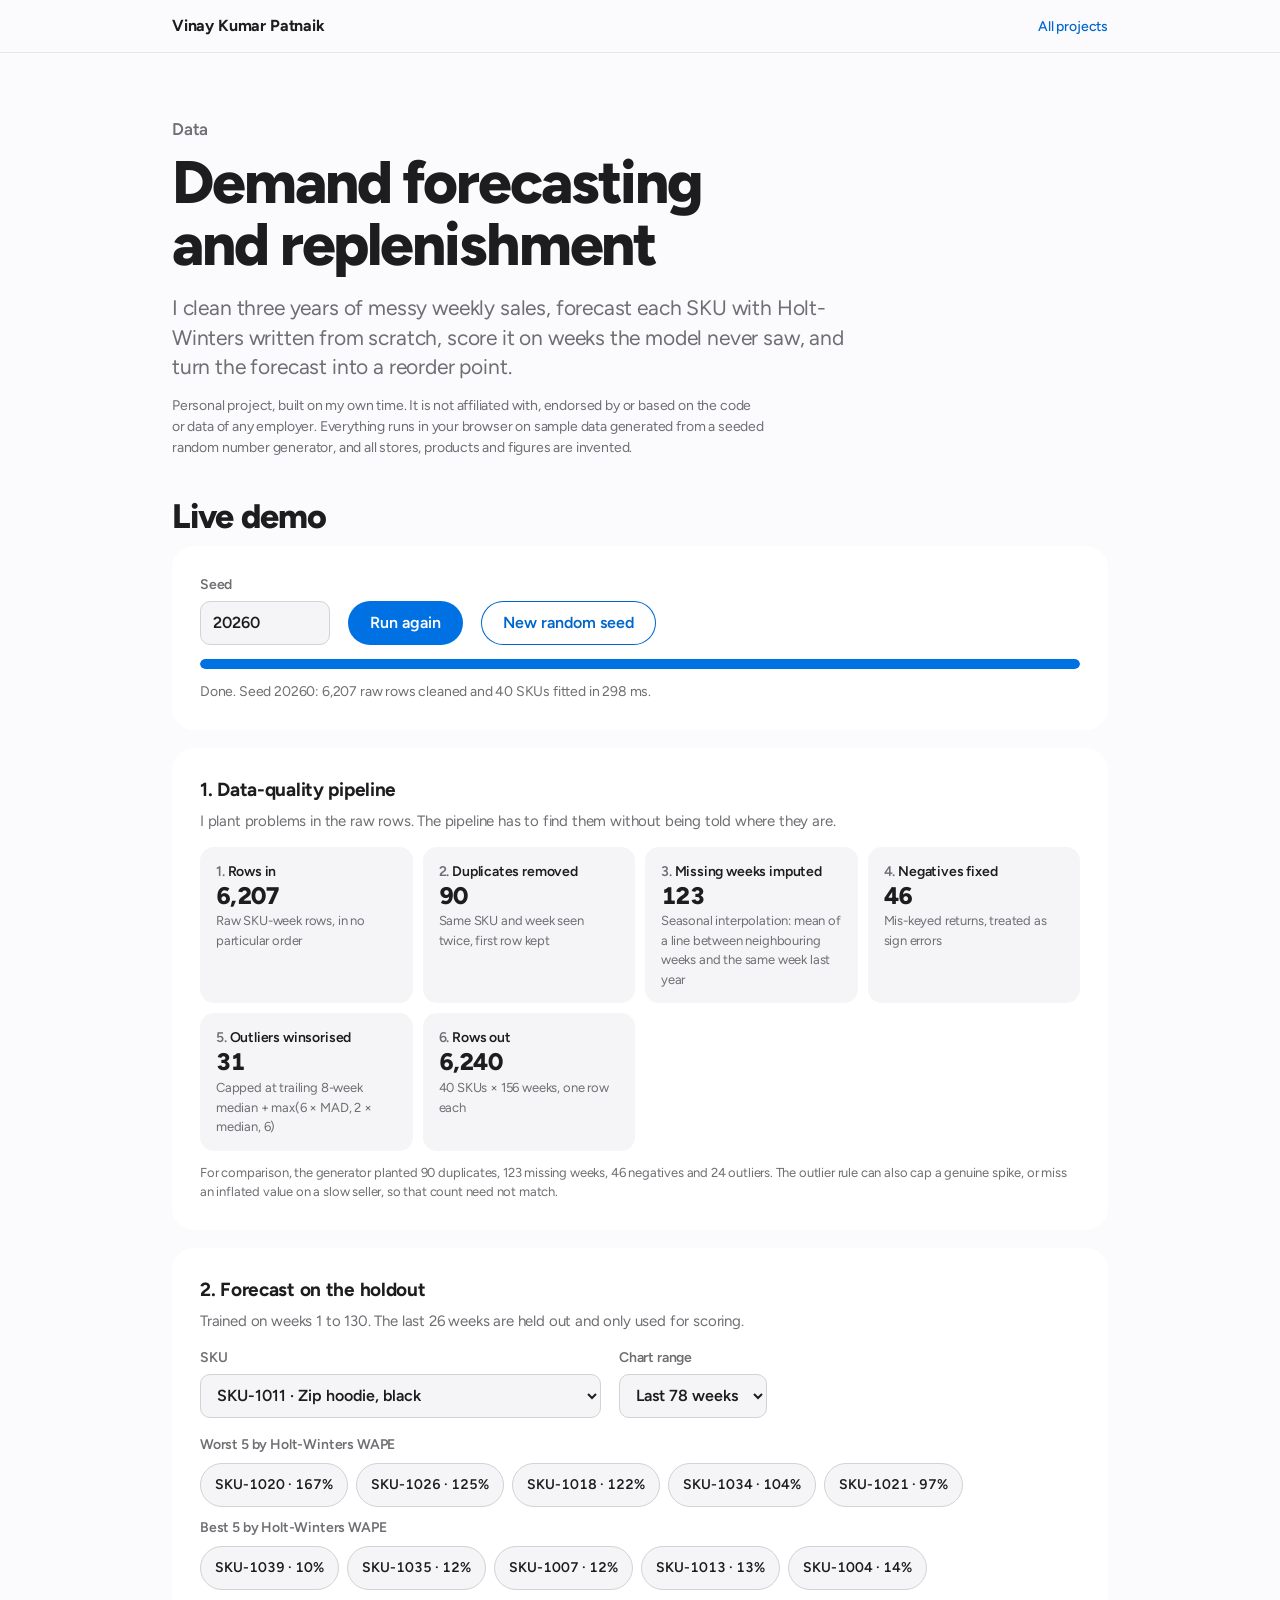
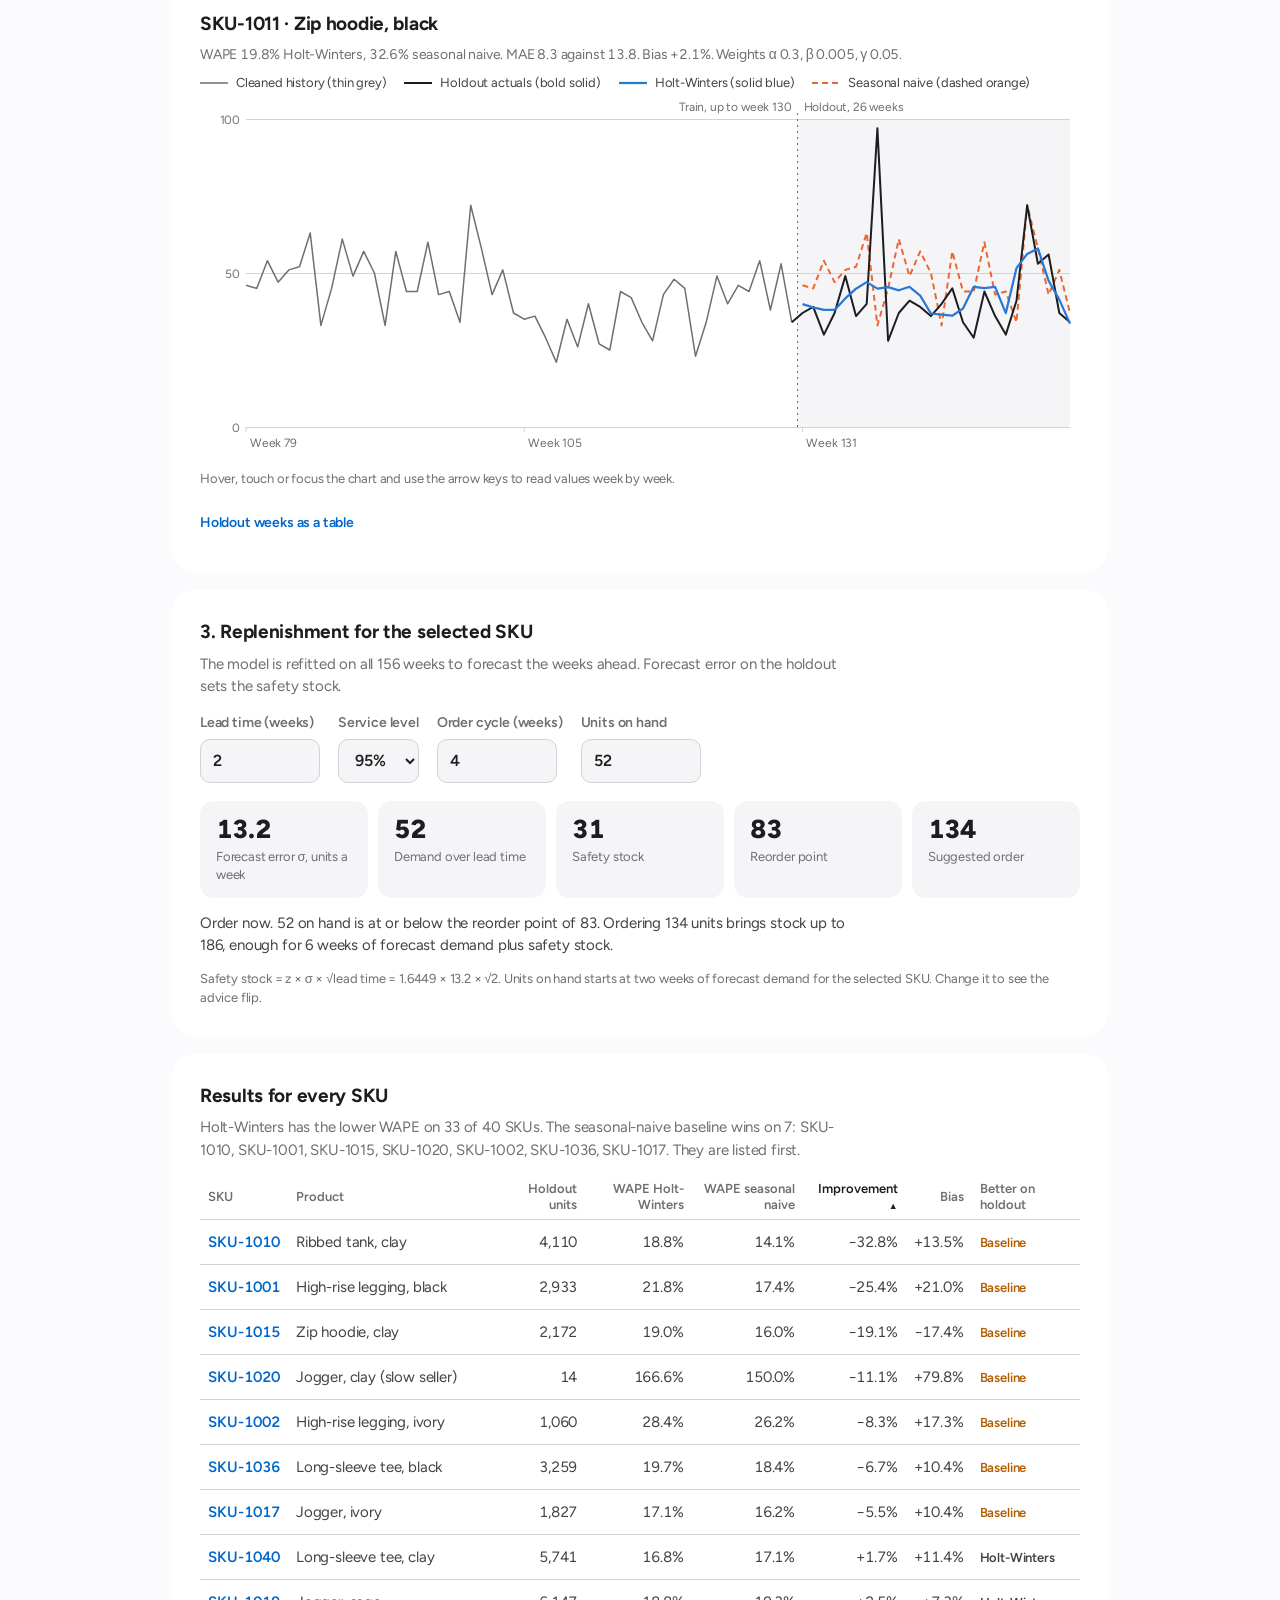
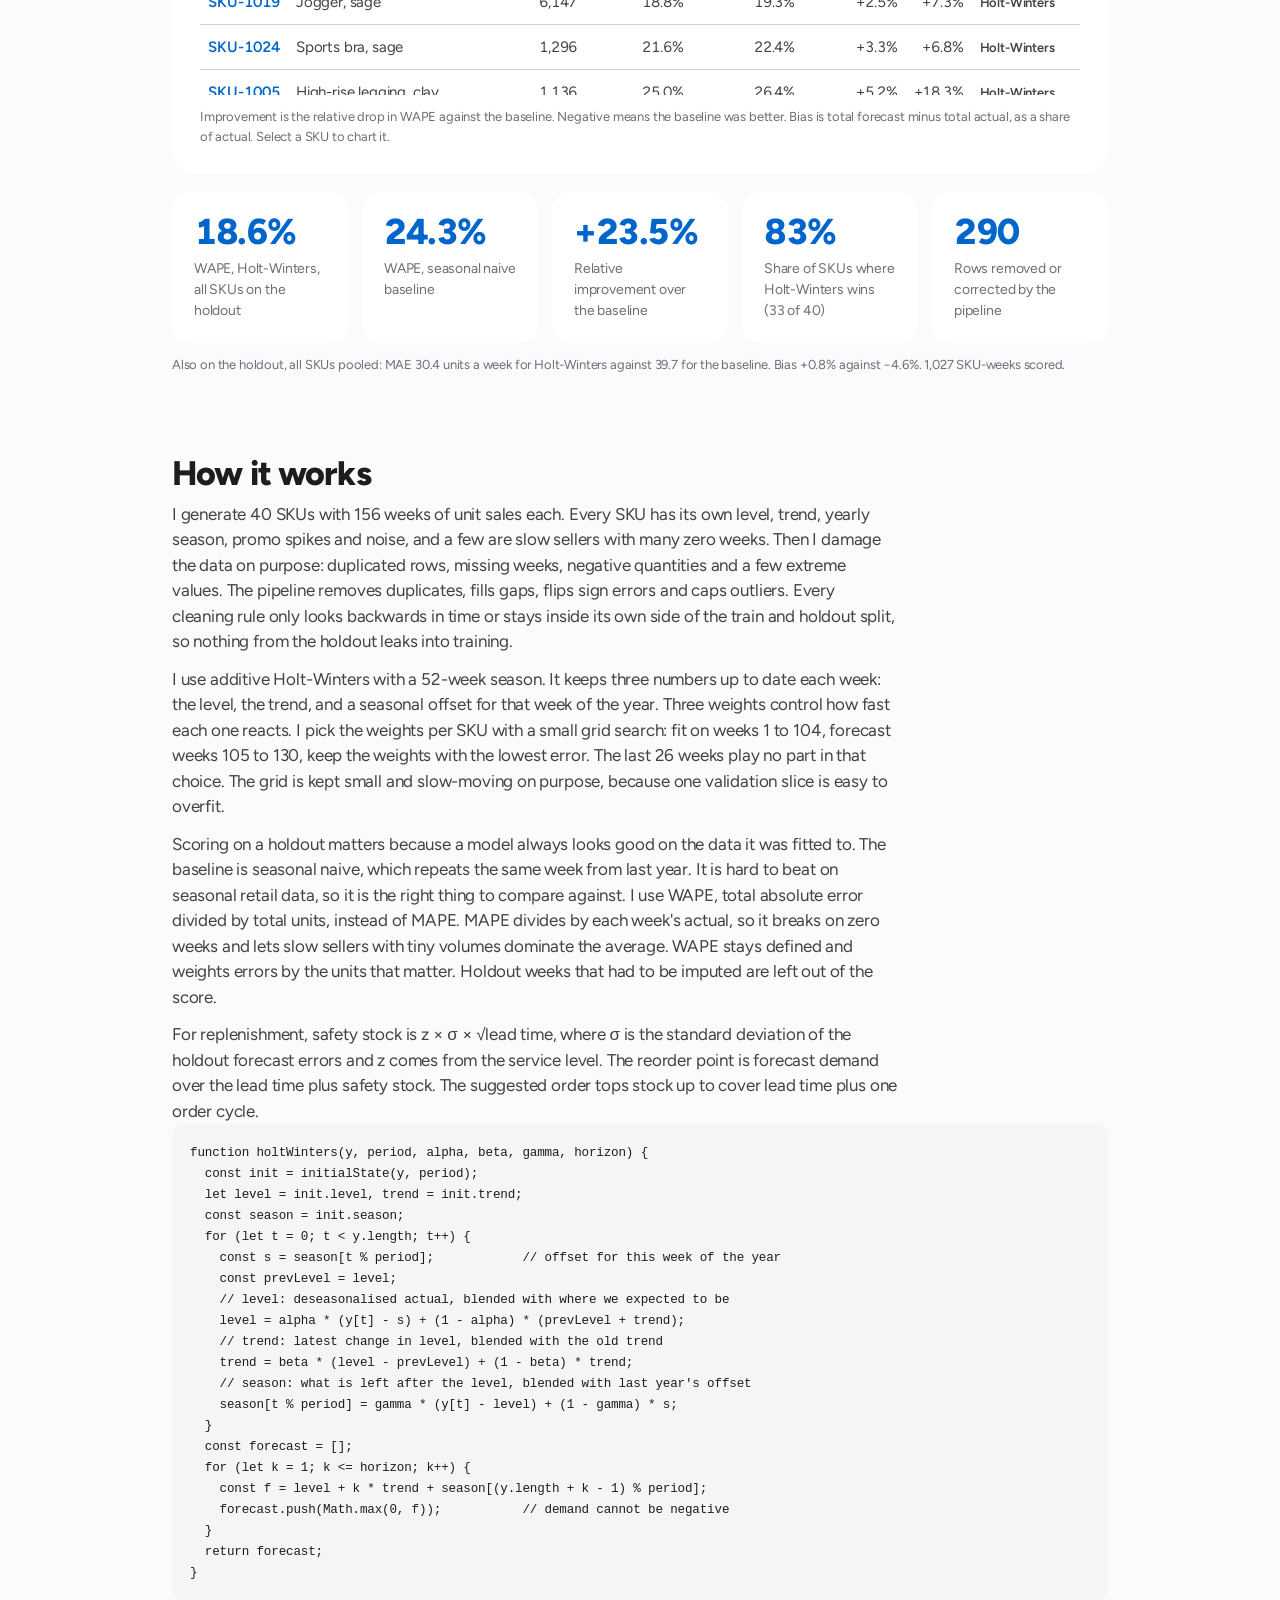
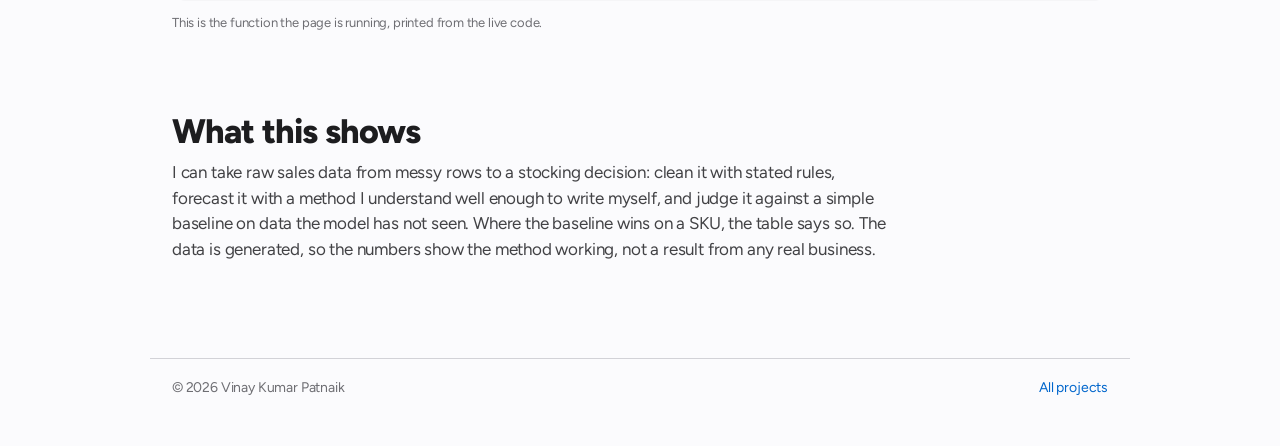
==== commit dcd4dc79: "First-person copy and personal-project notices on all demos" ====
--- a/projects/demand-forecast/index.html
+++ b/projects/demand-forecast/index.html
@@ -104,7 +104,7 @@
   <p class="kind">Data</p>
   <h1>Demand forecasting and replenishment</h1>
   <p class="sub">I clean three years of messy weekly sales, forecast each SKU with Holt-Winters written from scratch, score it on weeks the model never saw, and turn the forecast into a reorder point.</p>
-  <p class="note">This is a personal demo project. It runs in your browser on sample data generated from a seeded random number generator. It is not Alo Yoga's code or data.</p>
+  <p class="note">Personal project, built on my own time. It is not affiliated with, endorsed by or based on the code or data of any employer. Everything runs in your browser on sample data generated from a seeded random number generator, and all stores, products and figures are invented.</p>
 </header>
 
 <main class="wrap">
@@ -126,7 +126,7 @@
 
       <div class="panel">
         <h3>1. Data-quality pipeline</h3>
-        <p>The generator plants problems in the raw rows. The pipeline has to find them without being told where they are.</p>
+        <p>I plant problems in the raw rows. The pipeline has to find them without being told where they are.</p>
         <ol class="steps" id="steps"></ol>
         <p class="fine" id="injected"></p>
       </div>
@@ -234,8 +234,8 @@
 
   <section aria-labelledby="how-h">
     <h2 id="how-h">How it works</h2>
-    <p>The page generates 40 SKUs with 156 weeks of unit sales each. Every SKU has its own level, trend, yearly season, promo spikes and noise, and a few are slow sellers with many zero weeks. Then it damages the data on purpose: duplicated rows, missing weeks, negative quantities and a few extreme values. The pipeline removes duplicates, fills gaps, flips sign errors and caps outliers. Every cleaning rule only looks backwards in time or stays inside its own side of the train and holdout split, so nothing from the holdout leaks into training.</p>
-    <p>The forecast is additive Holt-Winters with a 52-week season. It keeps three numbers up to date each week: the level, the trend, and a seasonal offset for that week of the year. Three weights control how fast each one reacts. I pick the weights per SKU with a small grid search: fit on weeks 1 to 104, forecast weeks 105 to 130, keep the weights with the lowest error. The last 26 weeks play no part in that choice. The grid is kept small and slow-moving on purpose, because one validation slice is easy to overfit.</p>
+    <p>I generate 40 SKUs with 156 weeks of unit sales each. Every SKU has its own level, trend, yearly season, promo spikes and noise, and a few are slow sellers with many zero weeks. Then I damage the data on purpose: duplicated rows, missing weeks, negative quantities and a few extreme values. The pipeline removes duplicates, fills gaps, flips sign errors and caps outliers. Every cleaning rule only looks backwards in time or stays inside its own side of the train and holdout split, so nothing from the holdout leaks into training.</p>
+    <p>I use additive Holt-Winters with a 52-week season. It keeps three numbers up to date each week: the level, the trend, and a seasonal offset for that week of the year. Three weights control how fast each one reacts. I pick the weights per SKU with a small grid search: fit on weeks 1 to 104, forecast weeks 105 to 130, keep the weights with the lowest error. The last 26 weeks play no part in that choice. The grid is kept small and slow-moving on purpose, because one validation slice is easy to overfit.</p>
     <p>Scoring on a holdout matters because a model always looks good on the data it was fitted to. The baseline is seasonal naive, which repeats the same week from last year. It is hard to beat on seasonal retail data, so it is the right thing to compare against. I use WAPE, total absolute error divided by total units, instead of MAPE. MAPE divides by each week's actual, so it breaks on zero weeks and lets slow sellers with tiny volumes dominate the average. WAPE stays defined and weights errors by the units that matter. Holdout weeks that had to be imputed are left out of the score.</p>
     <p>For replenishment, safety stock is z × σ × √lead time, where σ is the standard deviation of the holdout forecast errors and z comes from the service level. The reorder point is forecast demand over the lead time plus safety stock. The suggested order tops stock up to cover lead time plus one order cycle.</p>
     <pre id="howcode" aria-label="The Holt-Winters function this page runs"><code id="code"></code></pre>
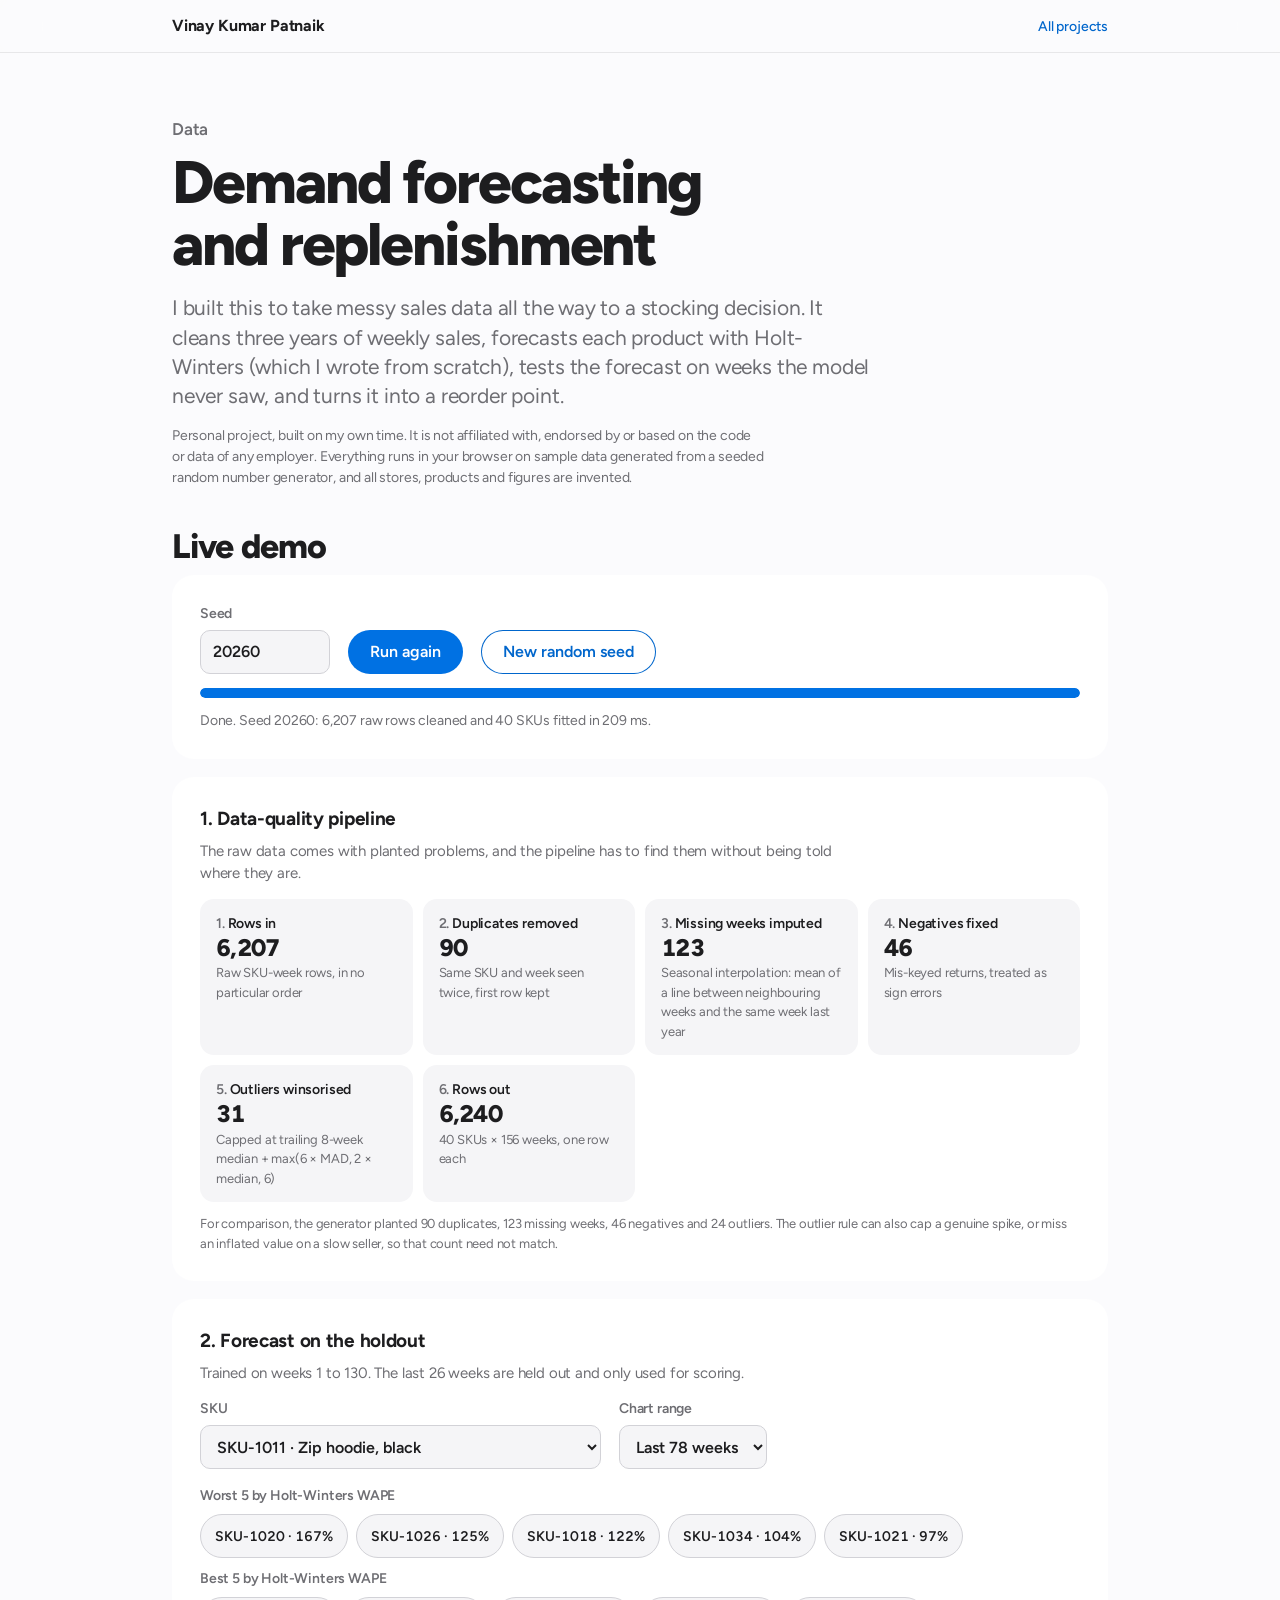
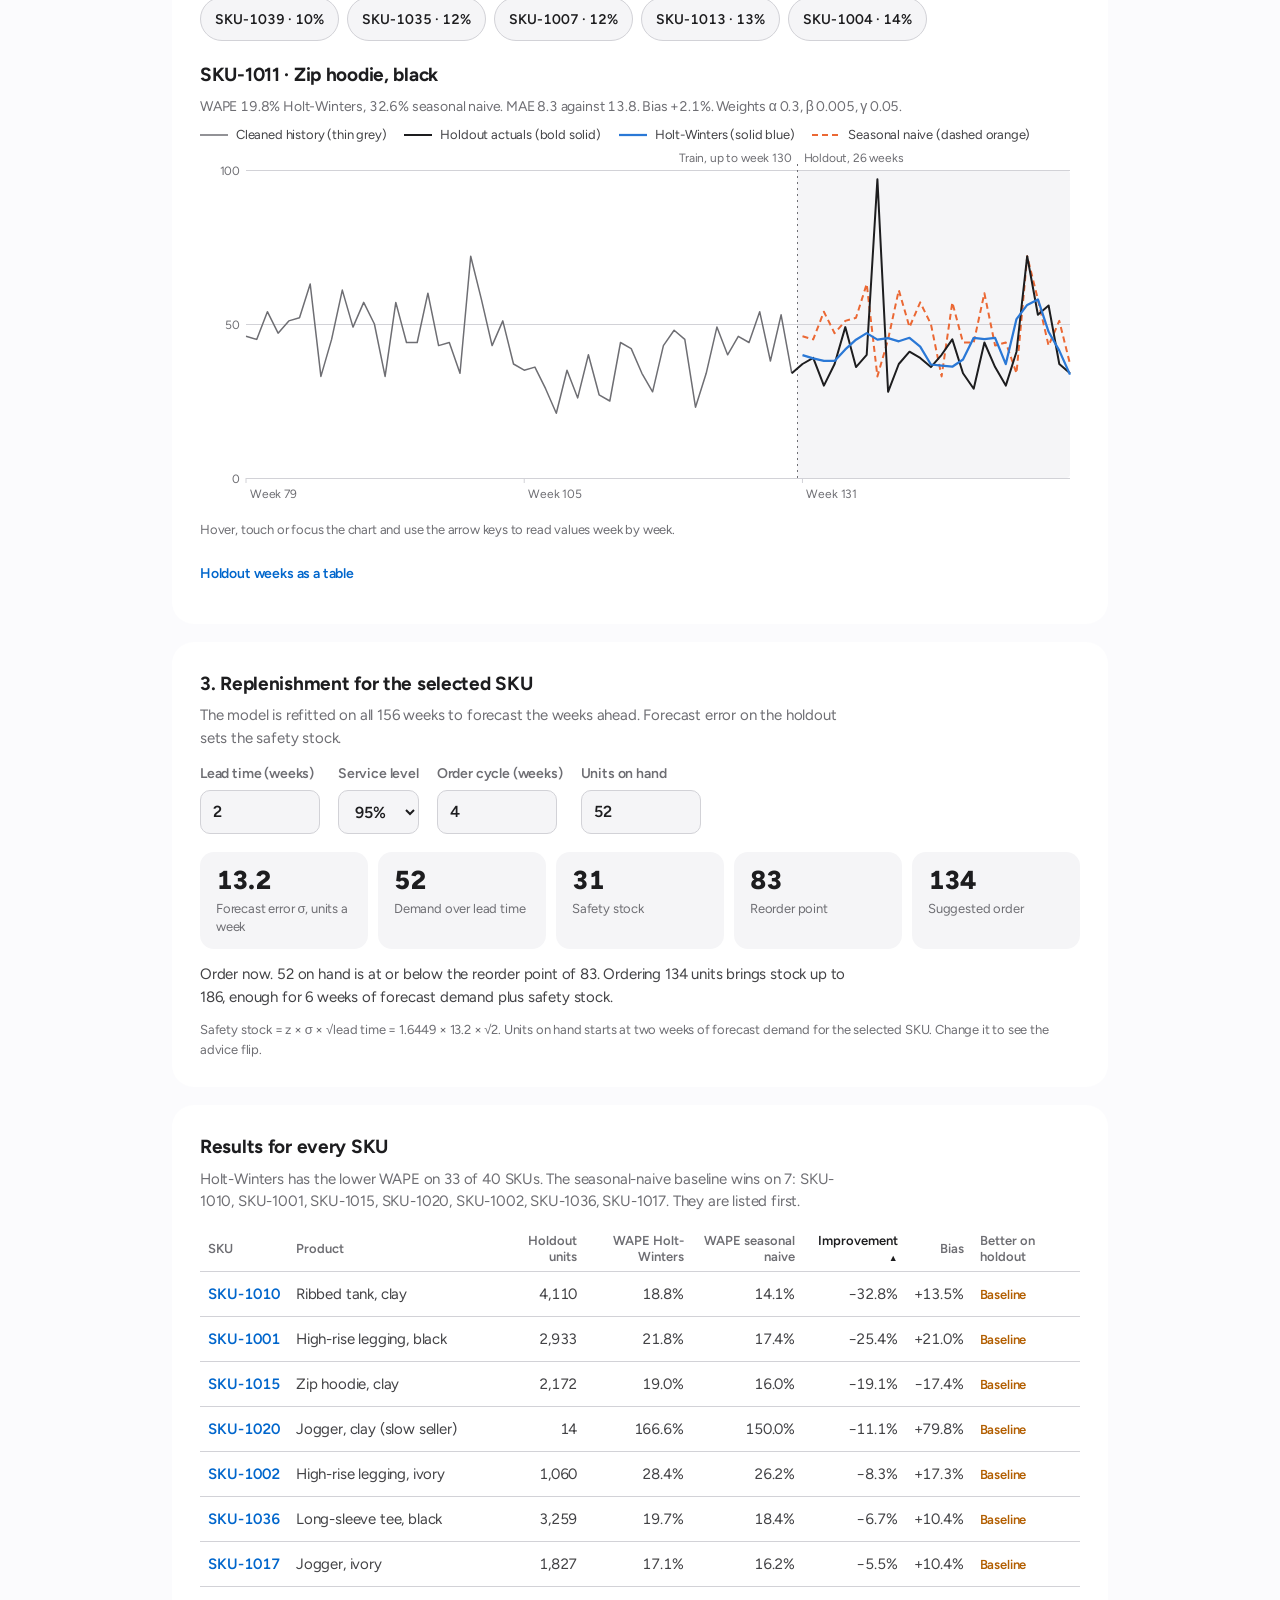
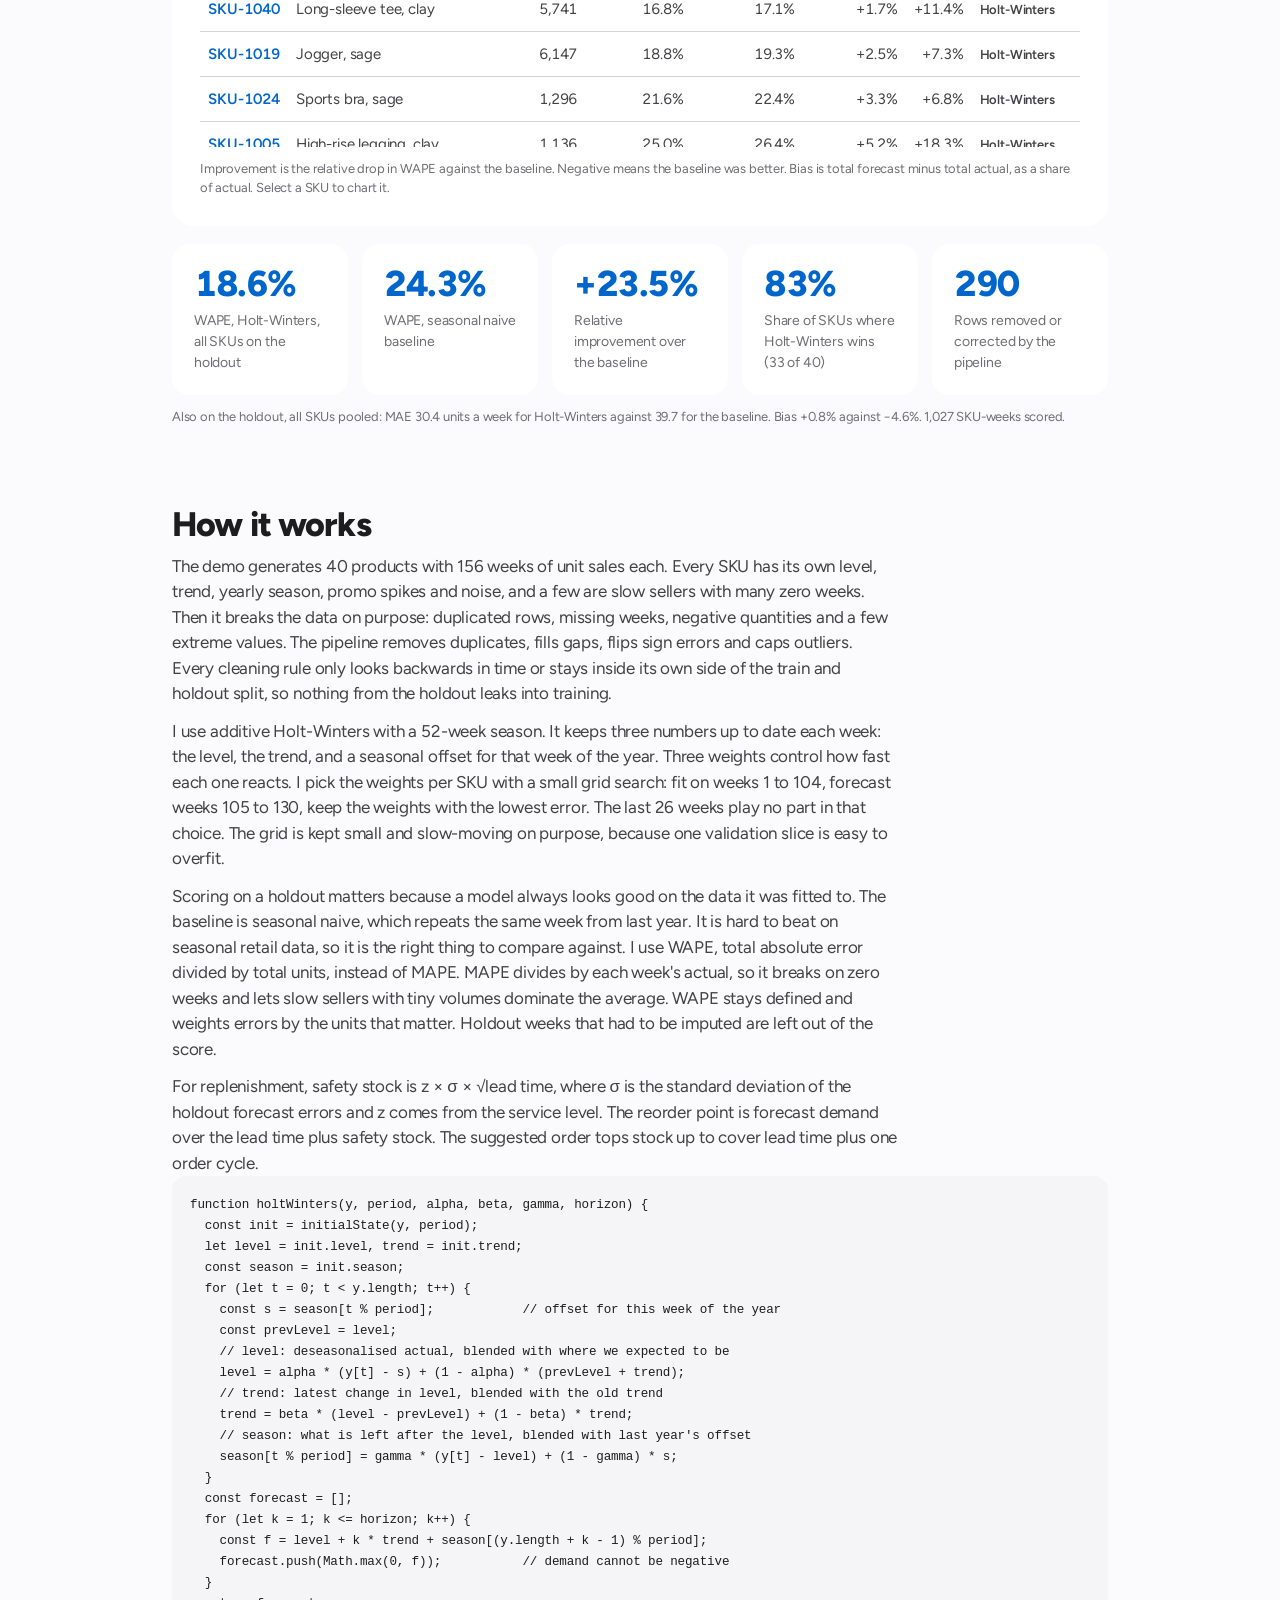
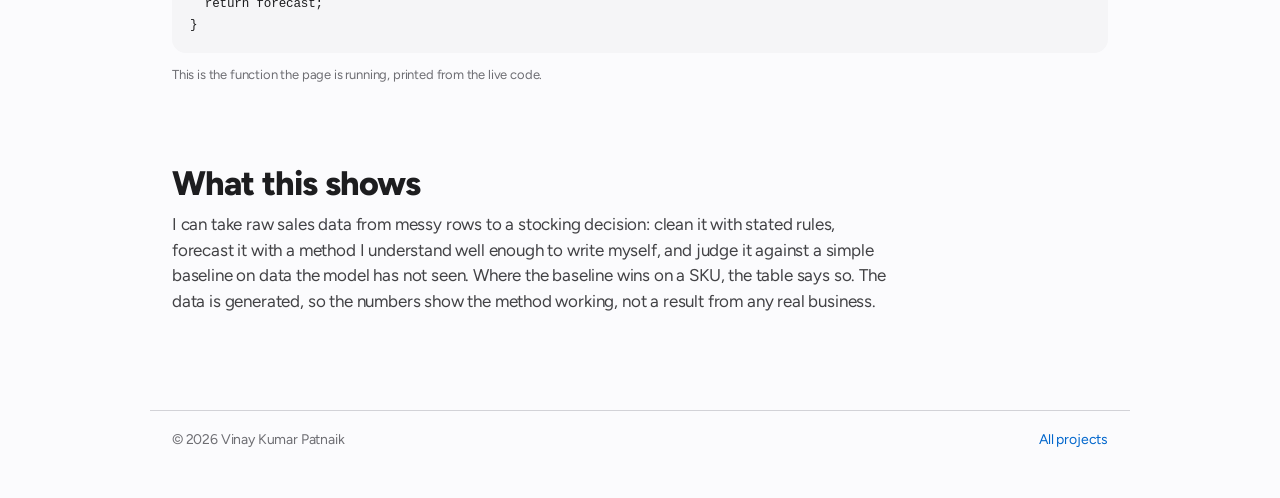
==== commit ae18cb88: "Make project copy read naturally" ====
--- a/projects/demand-forecast/index.html
+++ b/projects/demand-forecast/index.html
@@ -103,7 +103,7 @@
 <header class="head wrap">
   <p class="kind">Data</p>
   <h1>Demand forecasting and replenishment</h1>
-  <p class="sub">I clean three years of messy weekly sales, forecast each SKU with Holt-Winters written from scratch, score it on weeks the model never saw, and turn the forecast into a reorder point.</p>
+  <p class="sub">I built this to take messy sales data all the way to a stocking decision. It cleans three years of weekly sales, forecasts each product with Holt-Winters (which I wrote from scratch), tests the forecast on weeks the model never saw, and turns it into a reorder point.</p>
   <p class="note">Personal project, built on my own time. It is not affiliated with, endorsed by or based on the code or data of any employer. Everything runs in your browser on sample data generated from a seeded random number generator, and all stores, products and figures are invented.</p>
 </header>
 
@@ -126,7 +126,7 @@
 
       <div class="panel">
         <h3>1. Data-quality pipeline</h3>
-        <p>I plant problems in the raw rows. The pipeline has to find them without being told where they are.</p>
+        <p>The raw data comes with planted problems, and the pipeline has to find them without being told where they are.</p>
         <ol class="steps" id="steps"></ol>
         <p class="fine" id="injected"></p>
       </div>
@@ -234,7 +234,7 @@
 
   <section aria-labelledby="how-h">
     <h2 id="how-h">How it works</h2>
-    <p>I generate 40 SKUs with 156 weeks of unit sales each. Every SKU has its own level, trend, yearly season, promo spikes and noise, and a few are slow sellers with many zero weeks. Then I damage the data on purpose: duplicated rows, missing weeks, negative quantities and a few extreme values. The pipeline removes duplicates, fills gaps, flips sign errors and caps outliers. Every cleaning rule only looks backwards in time or stays inside its own side of the train and holdout split, so nothing from the holdout leaks into training.</p>
+    <p>The demo generates 40 products with 156 weeks of unit sales each. Every SKU has its own level, trend, yearly season, promo spikes and noise, and a few are slow sellers with many zero weeks. Then it breaks the data on purpose: duplicated rows, missing weeks, negative quantities and a few extreme values. The pipeline removes duplicates, fills gaps, flips sign errors and caps outliers. Every cleaning rule only looks backwards in time or stays inside its own side of the train and holdout split, so nothing from the holdout leaks into training.</p>
     <p>I use additive Holt-Winters with a 52-week season. It keeps three numbers up to date each week: the level, the trend, and a seasonal offset for that week of the year. Three weights control how fast each one reacts. I pick the weights per SKU with a small grid search: fit on weeks 1 to 104, forecast weeks 105 to 130, keep the weights with the lowest error. The last 26 weeks play no part in that choice. The grid is kept small and slow-moving on purpose, because one validation slice is easy to overfit.</p>
     <p>Scoring on a holdout matters because a model always looks good on the data it was fitted to. The baseline is seasonal naive, which repeats the same week from last year. It is hard to beat on seasonal retail data, so it is the right thing to compare against. I use WAPE, total absolute error divided by total units, instead of MAPE. MAPE divides by each week's actual, so it breaks on zero weeks and lets slow sellers with tiny volumes dominate the average. WAPE stays defined and weights errors by the units that matter. Holdout weeks that had to be imputed are left out of the score.</p>
     <p>For replenishment, safety stock is z × σ × √lead time, where σ is the standard deviation of the holdout forecast errors and z comes from the service level. The reorder point is forecast demand over the lead time plus safety stock. The suggested order tops stock up to cover lead time plus one order cycle.</p>
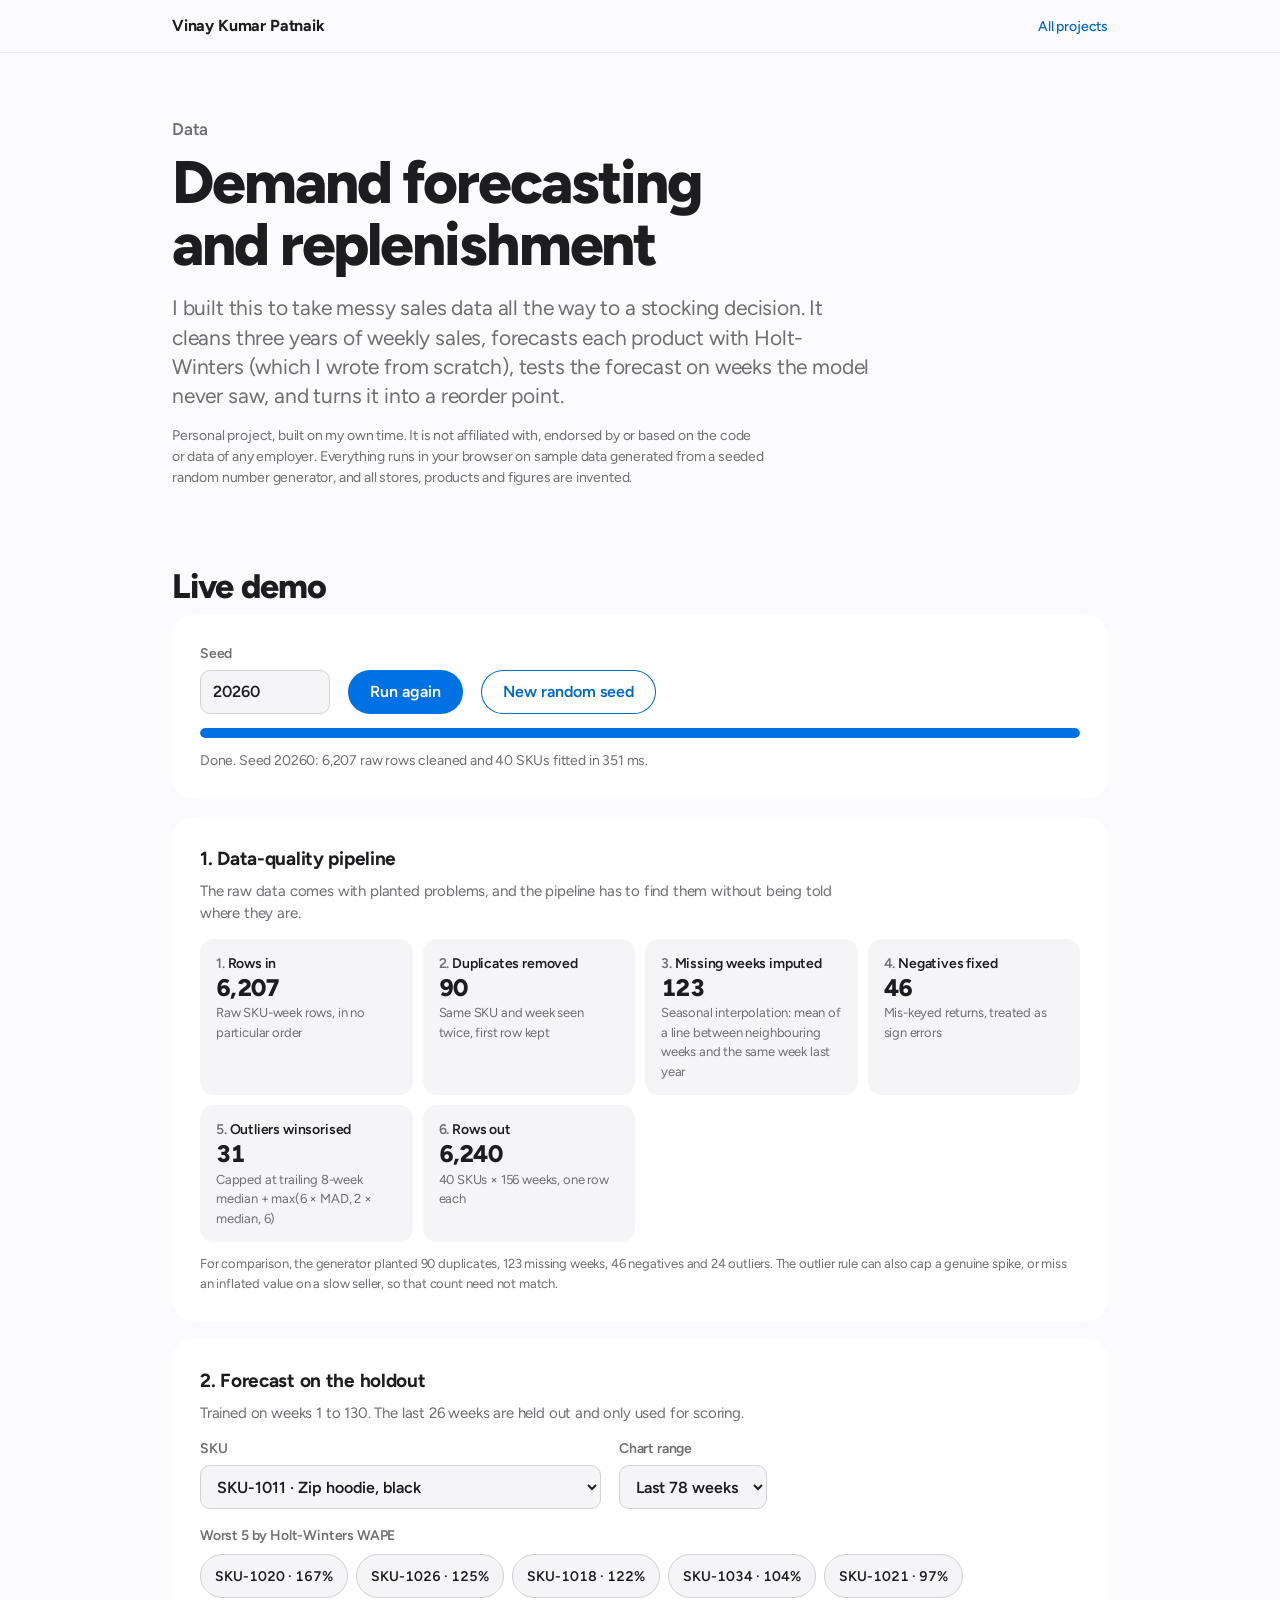
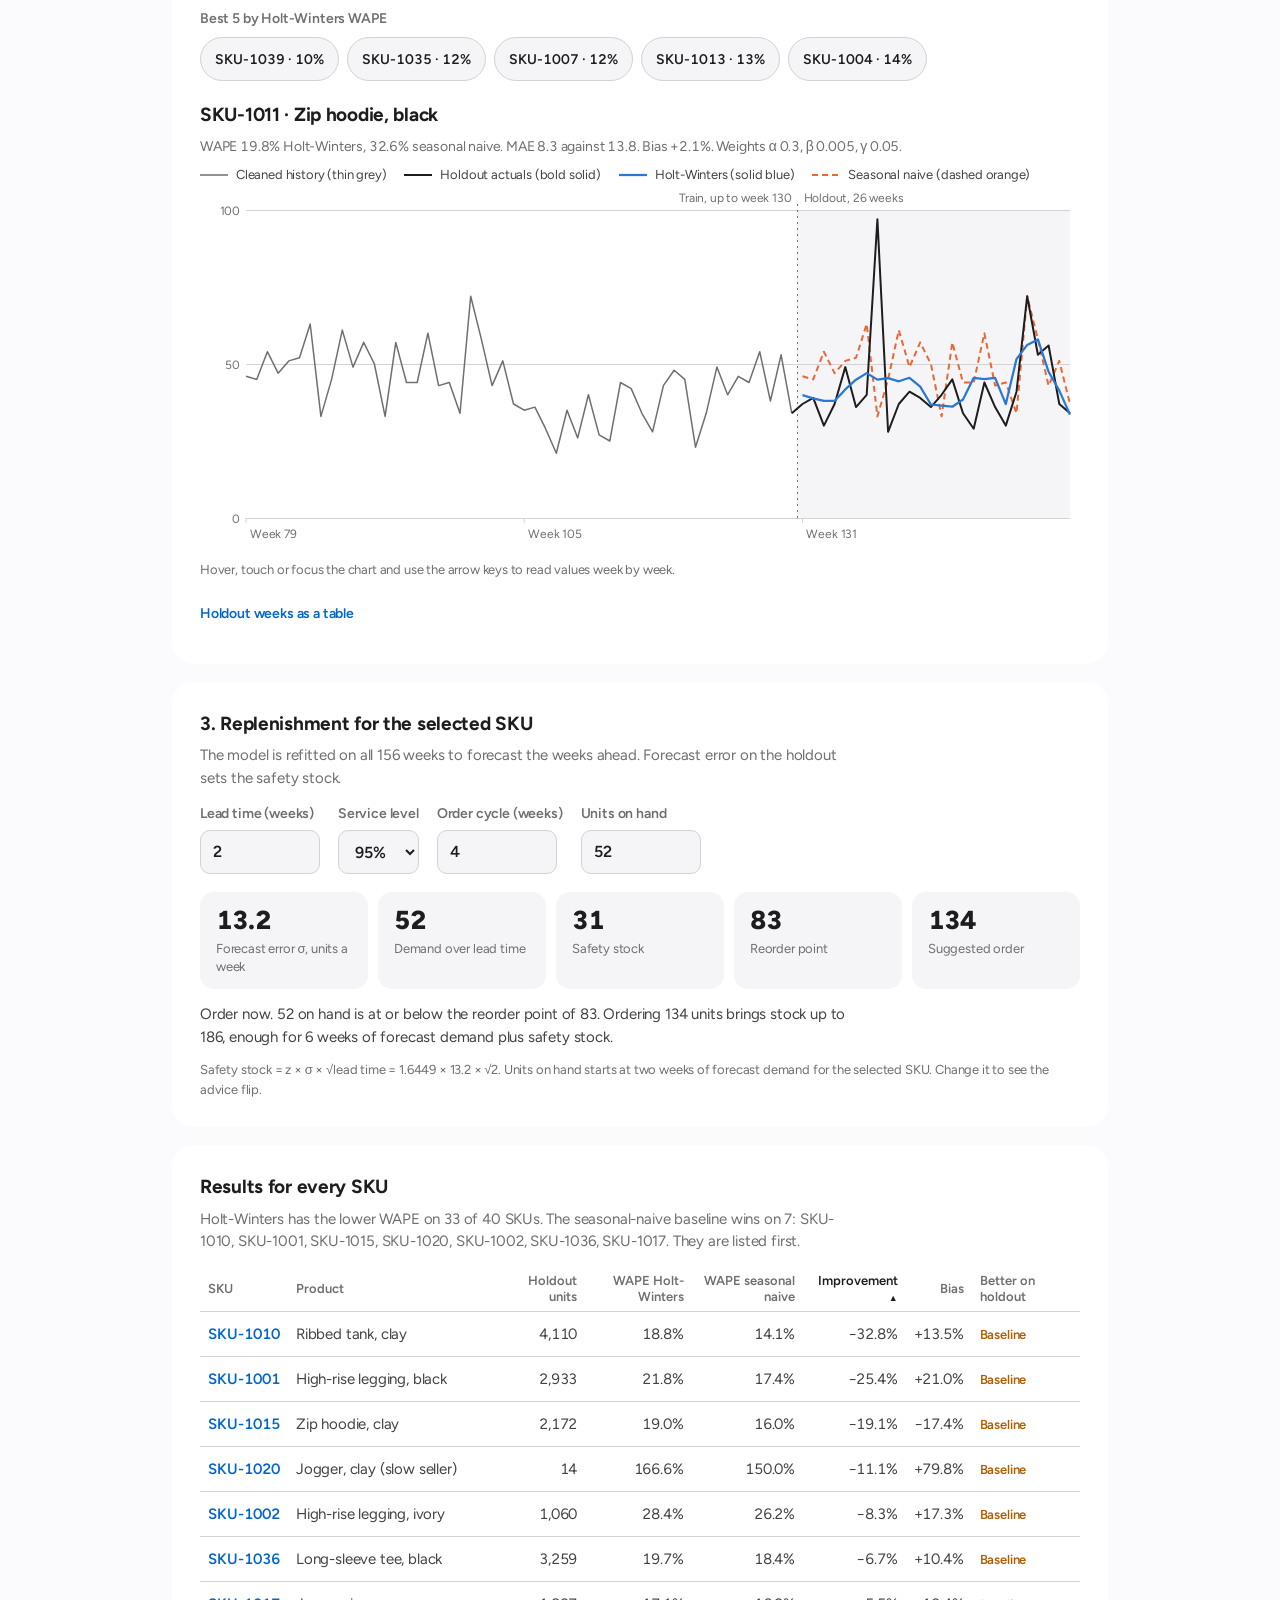
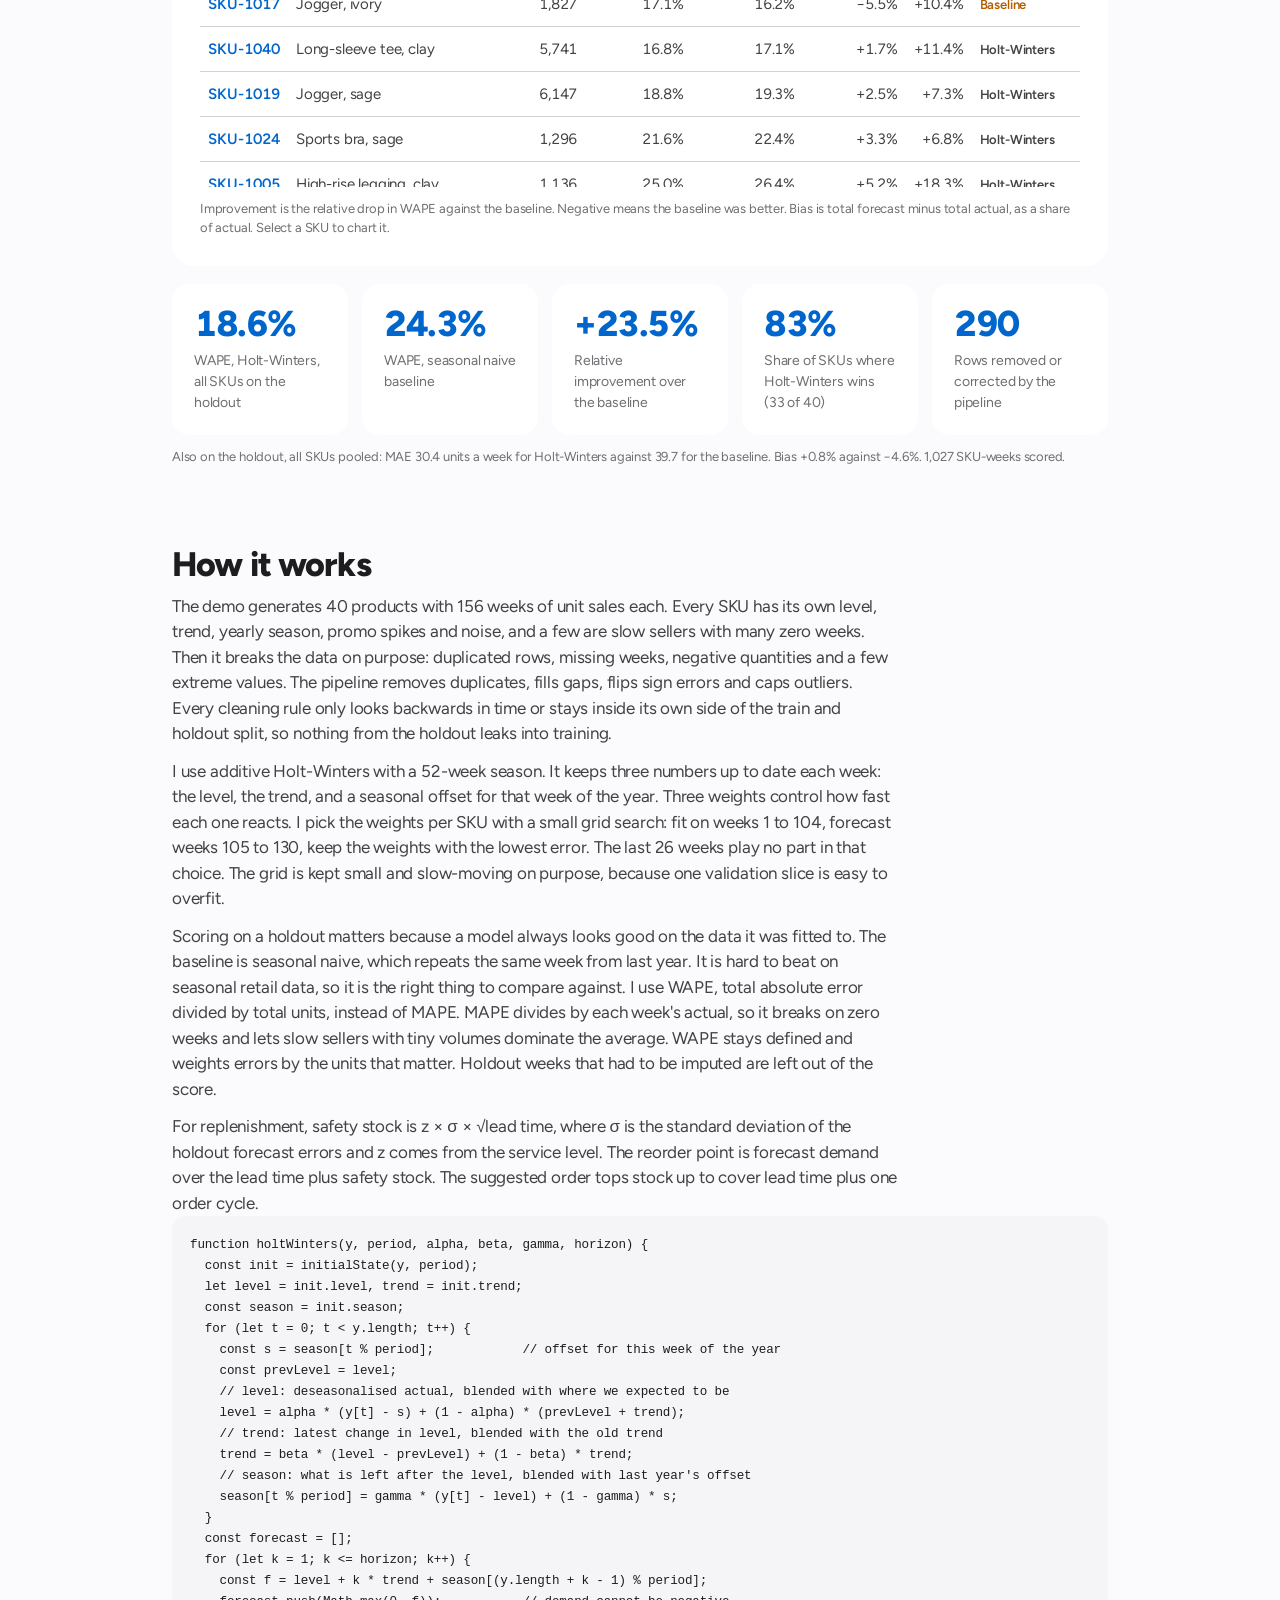
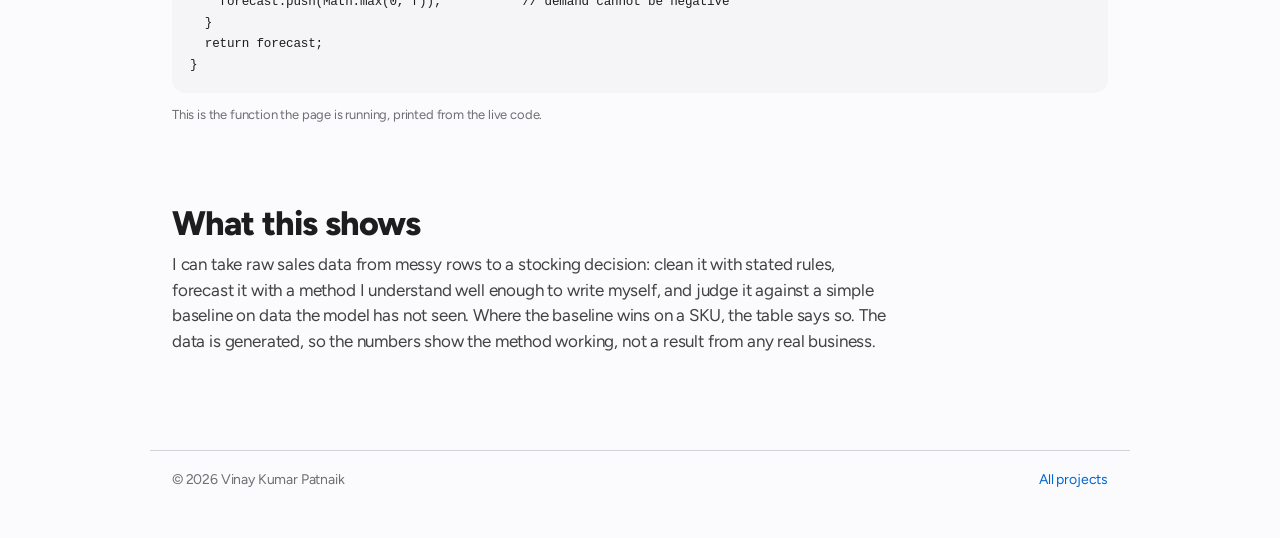
==== commit 6bb7b14d: "Match top spacing across demo pages" ====
--- a/projects/demand-forecast/index.html
+++ b/projects/demand-forecast/index.html
@@ -108,7 +108,7 @@
 </header>
 
 <main class="wrap">
-  <section aria-labelledby="demo-h" style="padding-top:0">
+  <section aria-labelledby="demo-h">
     <h2 id="demo-h">Live demo</h2>
     <div class="stack">
 
